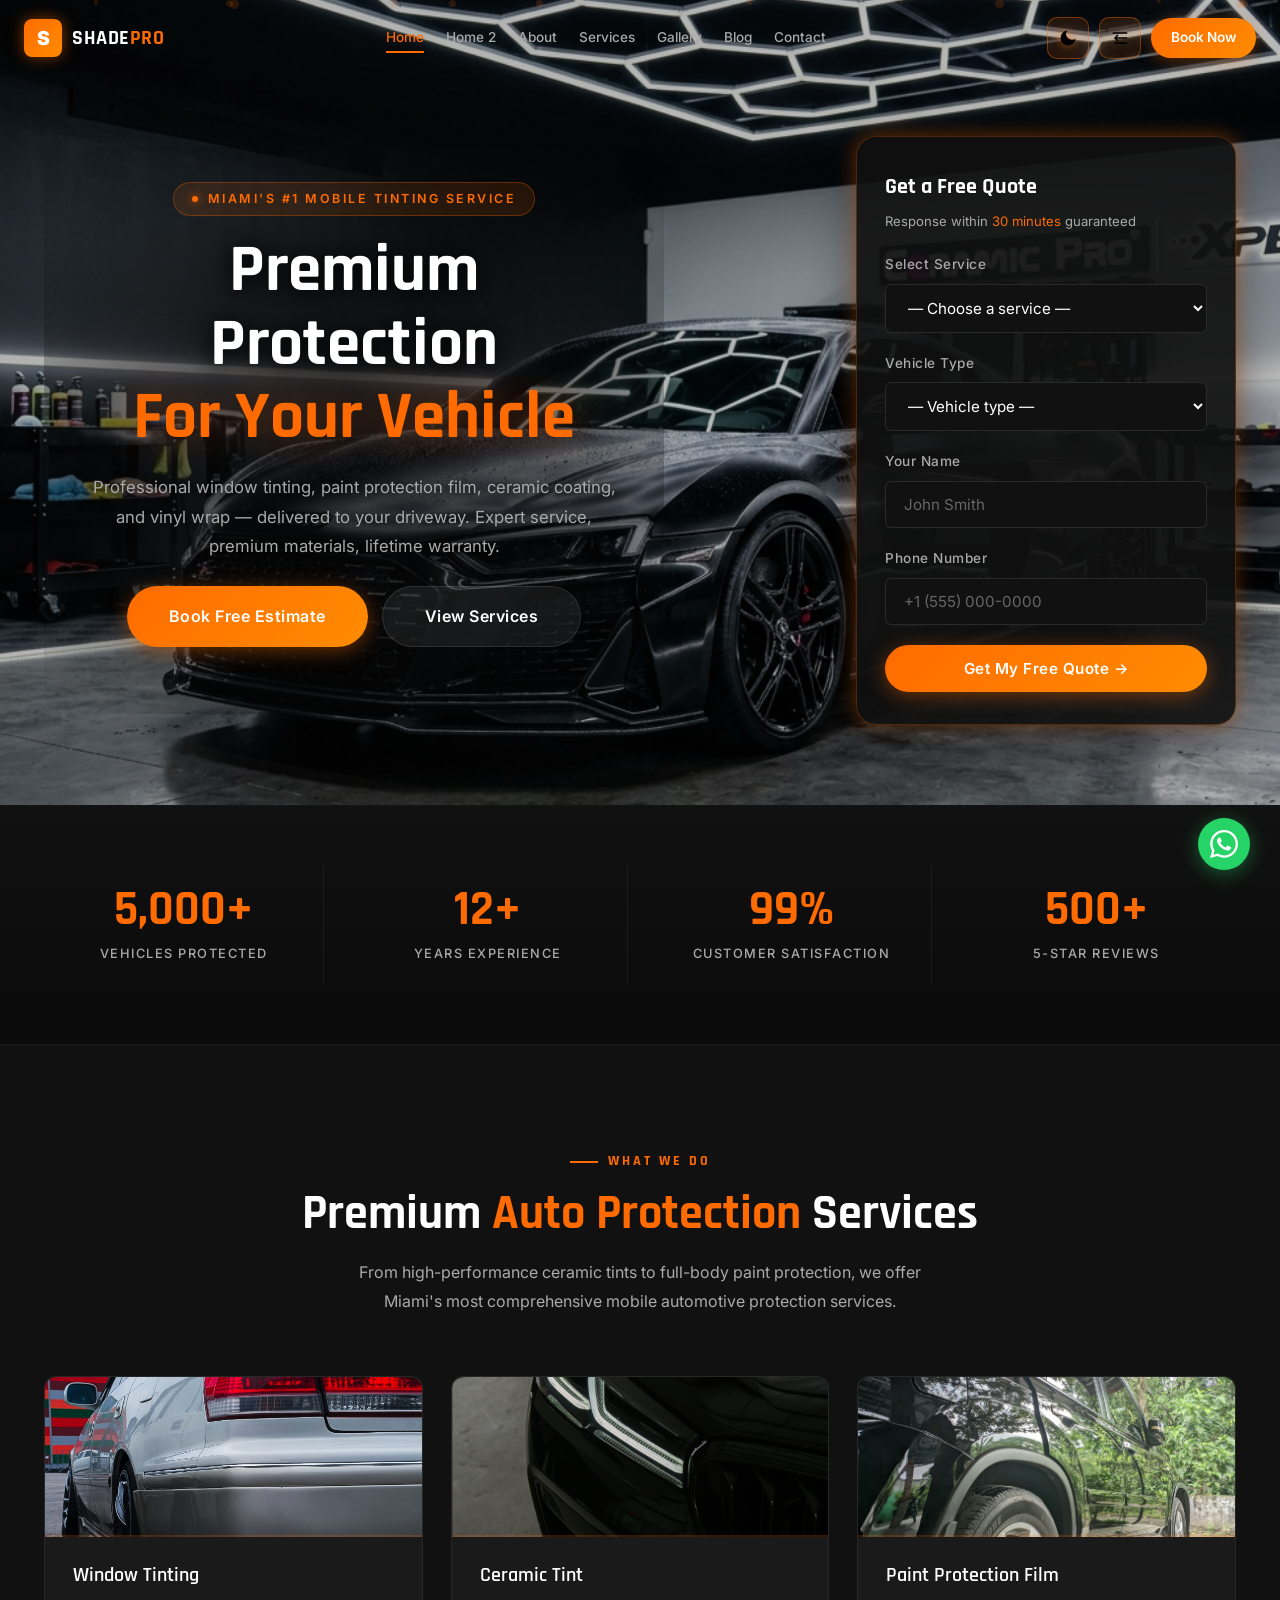
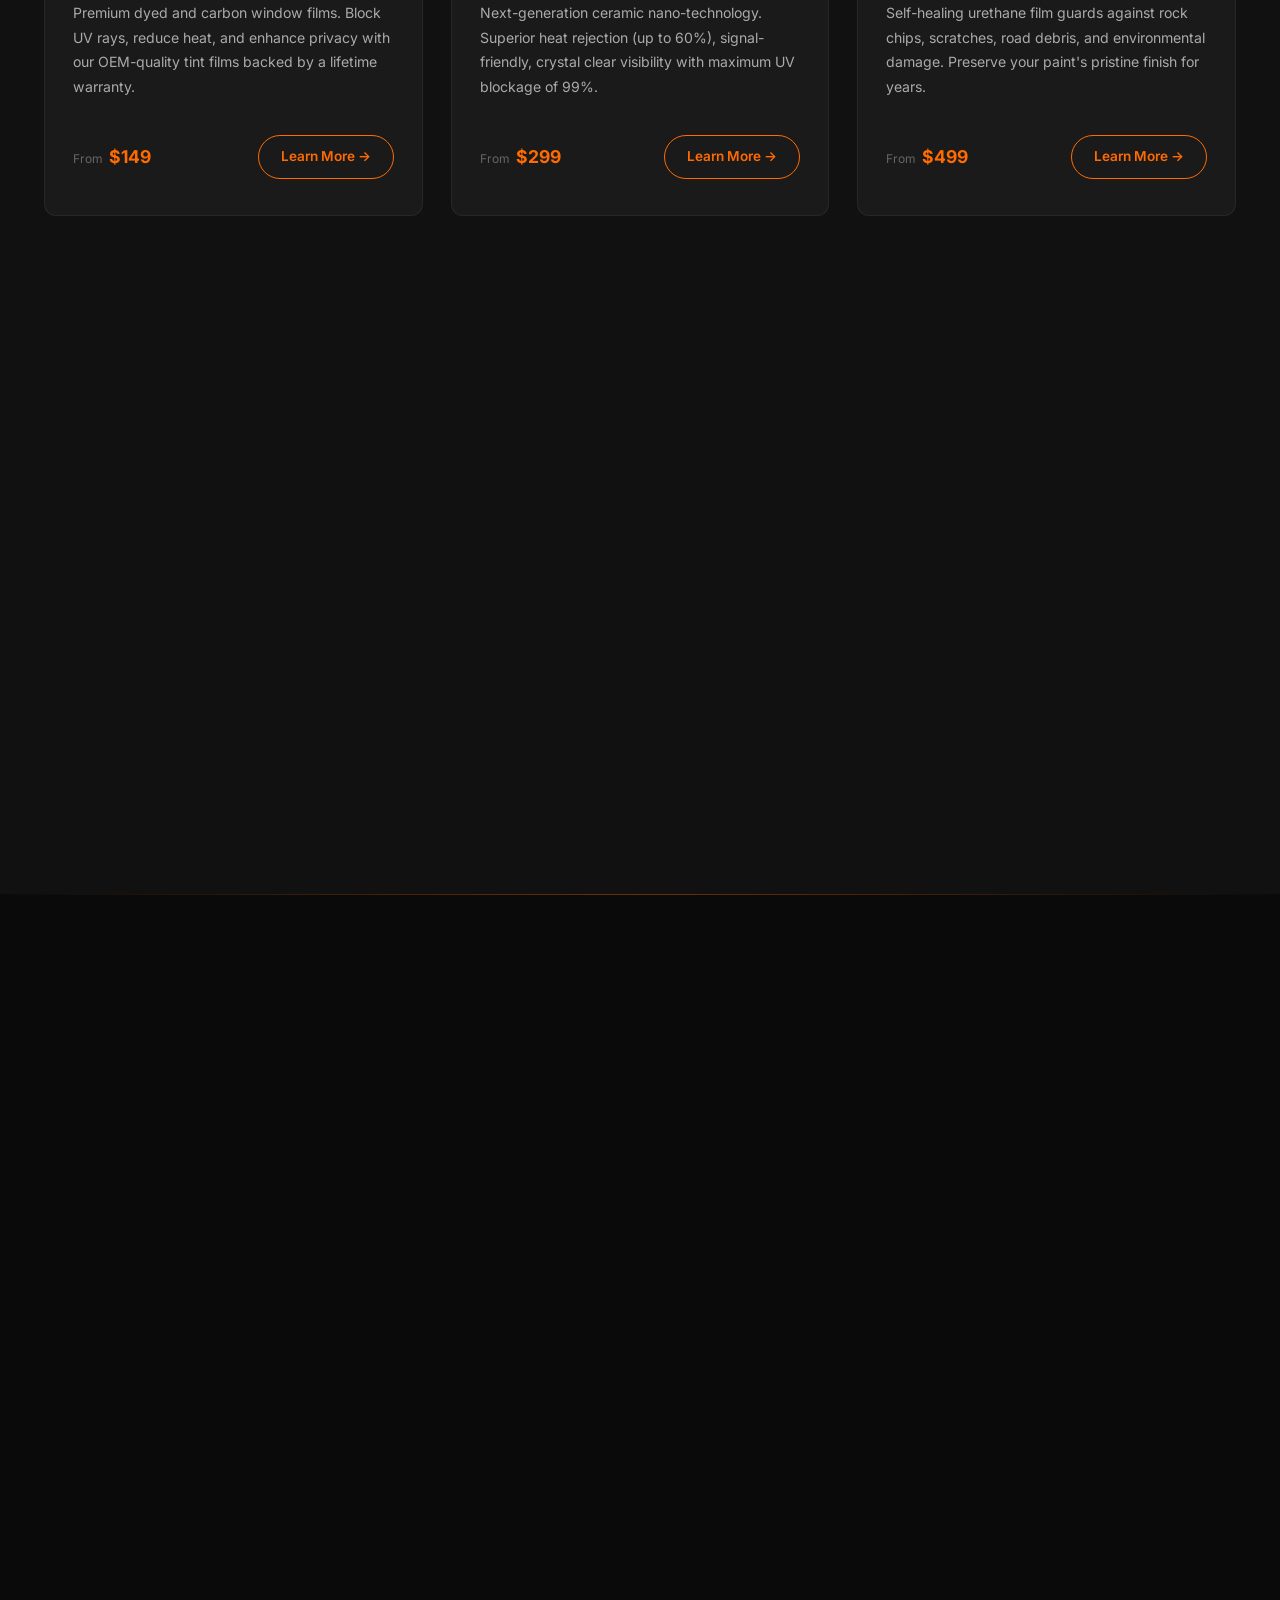
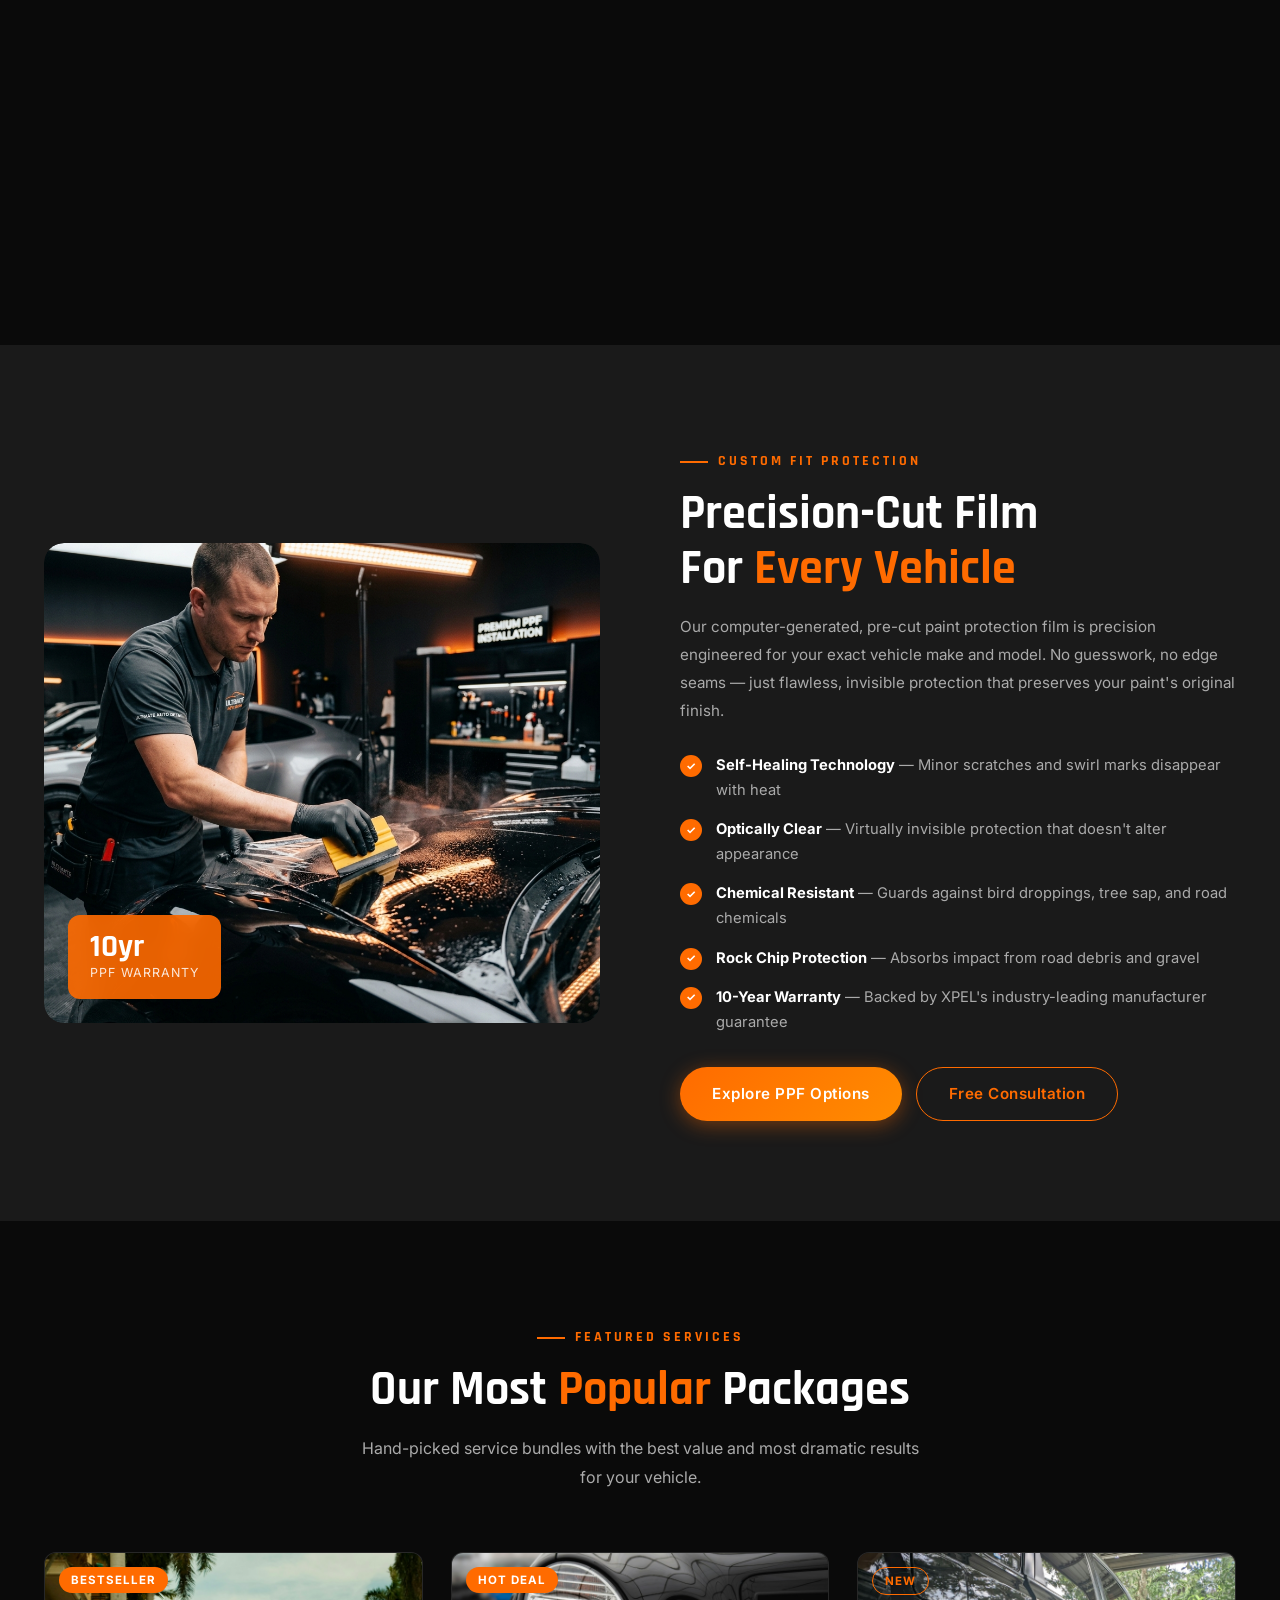
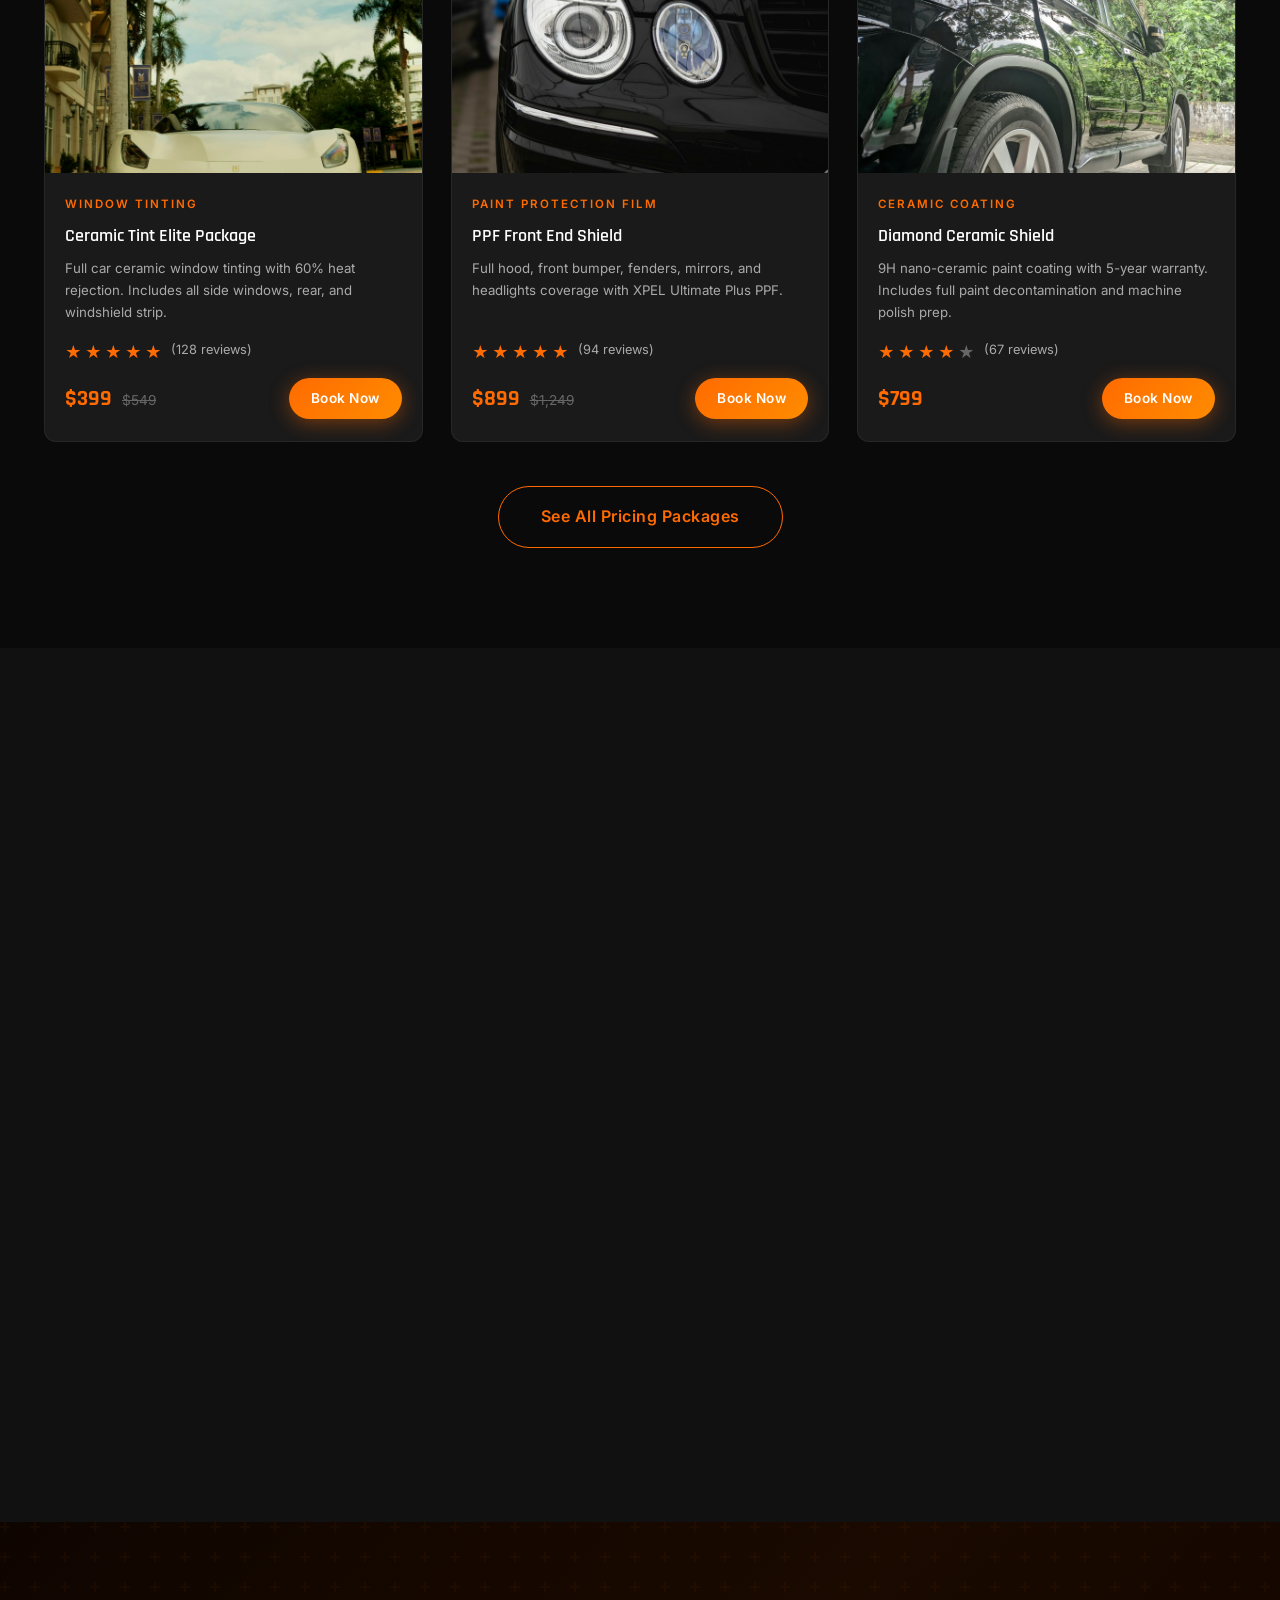
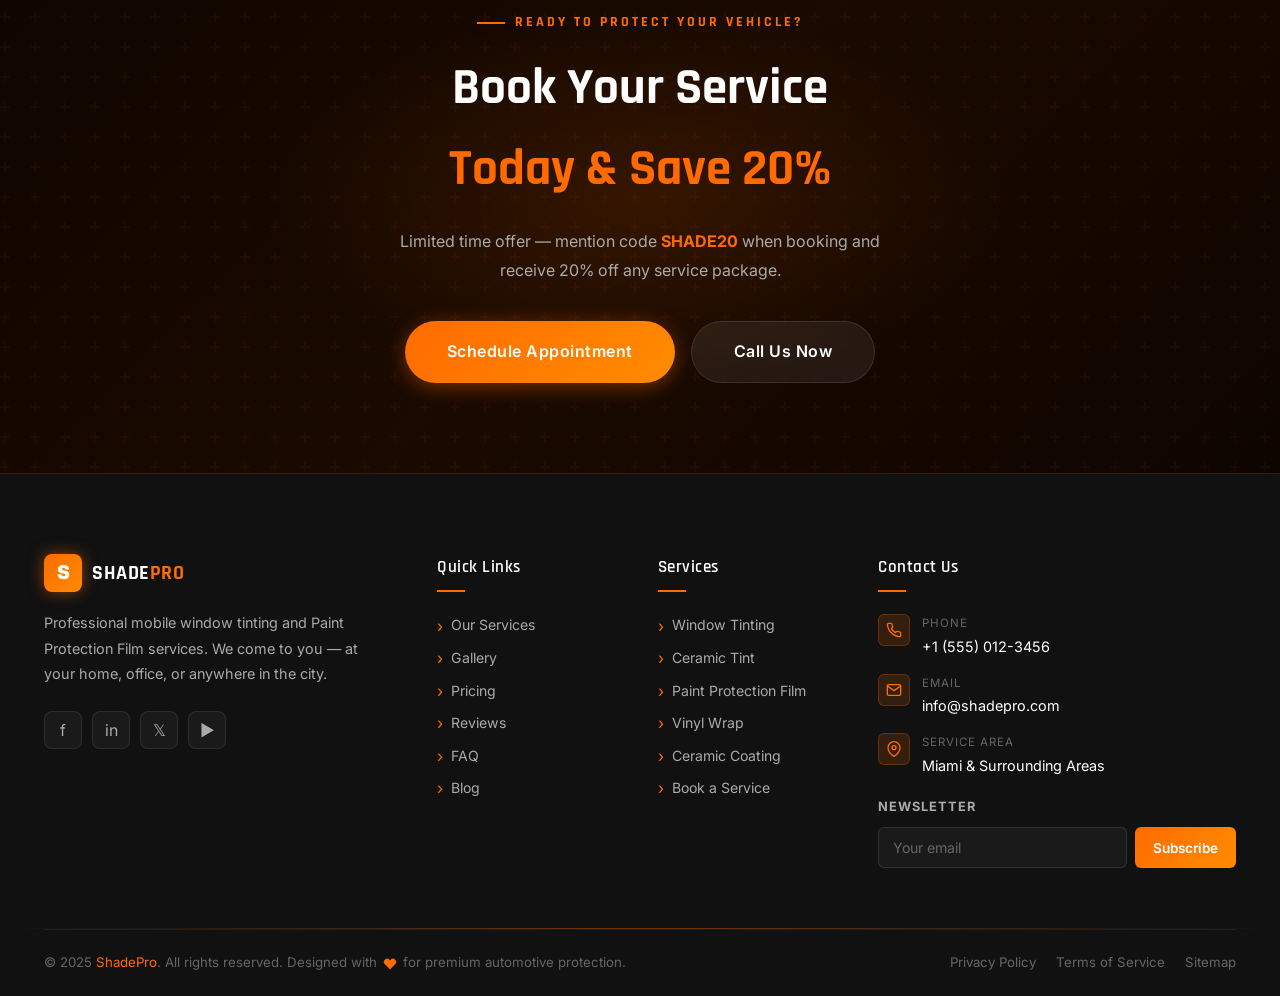
==== Mobile-Window-Tinting-main/index.html @ 888068b3 "first commit" ====
<!DOCTYPE html>
<html lang="en">

<head>
  <meta charset="UTF-8" />
  <meta name="viewport" content="width=device-width, initial-scale=1.0" />
  <title>ShadePro — Premium Mobile Window Tinting & PPF Services</title>
  <meta name="description"
    content="Professional mobile window tinting, Paint Protection Film, ceramic coating, and vinyl wrap services. We come to you — premium automotive protection." />
  <link rel="icon" type="image/png" href="images/favicon.png" />
  <link rel="stylesheet" href="css/global.css" />
  <link rel="stylesheet" href="css/navbar.css" />
  <link rel="stylesheet" href="css/footer.css" />
  <link rel="stylesheet" href="css/animations.css" />
  <style>
    .hero {
      position: relative;
      display: flex;
      align-items: center;
      overflow: hidden;
      padding: calc(var(--nav-height) + 60px) 0 80px;
    }

    .hero-inner {
      max-width: var(--container);
      margin: 0 auto;
      padding: 0 24px;
      position: relative;
      z-index: 2;
      width: 100%;
      display: flex;
      align-items: center;
      justify-content: space-between;
      gap: 60px;
    }

    @media (max-width: 1100px) {
      .hero-inner {
        flex-direction: column;
        gap: 48px;
      }
    }

    @media (max-width: 600px) {
      .hero-inner {
        padding: 0 16px;
      }
    }

    @media (max-width: 400px) {
      .hero-inner {
        padding: 0 12px;
      }
    }

    .hero-bg {
      position: absolute;
      inset: 0;
      background: url('images/detailing_hero_bg.png') center center / cover no-repeat;
      filter: brightness(0.80);
      transform: scale(1.05);
      animation: heroZoom 10s ease-in-out infinite alternate;
      transition: filter 0.5s ease;
    }

    @keyframes heroZoom {
      from {
        transform: scale(1.05);
      }

      to {
        transform: scale(1.12);
      }
    }

    .hero-overlay {
      position: absolute;
      inset: 0;
      background: linear-gradient(135deg, rgba(10, 10, 10, 0.15) 0%, rgba(10, 10, 10, 0.05) 100%);
      transition: background 0.5s ease;
    }

    .hero-content {
      flex: 1;
      max-width: 620px;
      text-align: center;
    }

    .hero-eyebrow {
      display: inline-flex;
      align-items: center;
      gap: 10px;
      background: rgba(255, 107, 0, 0.12);
      border: 1px solid rgba(255, 107, 0, 0.3);
      border-radius: 50px;
      padding: 6px 18px;
      font-size: 0.78rem;
      font-weight: 600;
      letter-spacing: 2.5px;
      text-transform: uppercase;
      color: var(--orange);
      margin-bottom: 16px;
      animation: fadeInUp 0.6s ease forwards;
      opacity: 0;
    }

    .hero-eyebrow-dot {
      width: 6px;
      height: 6px;
      background: var(--orange);
      border-radius: 50%;
      animation: pulseGlow 2s ease-in-out infinite;
      box-shadow: 0 0 8px rgba(255, 107, 0, 0.8);
    }

    .hero-title {
      font-family: var(--font-head);
      font-size: clamp(2rem, 6vw, 4.8rem);
      font-weight: 700;
      line-height: 1.08;
      color: var(--white);
      margin-bottom: 14px;
      animation: fadeInUp 0.7s ease 0.1s forwards;
      opacity: 0;
      text-shadow: 0 2px 20px rgba(0, 0, 0, 0.95), 0 4px 40px rgba(0, 0, 0, 0.85);
    }

    .hero-title .line-orange {
      display: block;
      color: var(--orange);
      text-shadow: 0 0 40px rgba(255, 107, 0, 0.4);
    }

    .hero-subtitle {
      font-size: 1rem;
      color: var(--gray-400);
      line-height: 1.8;
      max-width: 540px;
      margin: 0 auto 24px;
      animation: fadeInUp 0.7s ease 0.2s forwards;
      opacity: 0;
      text-shadow: 0 1px 10px rgba(0, 0, 0, 0.95), 0 2px 20px rgba(0, 0, 0, 0.8);
    }

    .hero-actions {
      display: flex;
      gap: 14px;
      flex-wrap: wrap;
      justify-content: center;
      margin-bottom: 32px;
      animation: fadeInUp 0.7s ease 0.3s forwards;
      opacity: 0;
    }

    /* ── BOOKING FORM ── */
    .hero-form-wrapper {
      width: 380px;
      flex-shrink: 0;
      animation: slideInRight 0.8s ease 0.3s forwards;
      opacity: 0;
    }

    .booking-form-card {
      background: rgba(17, 17, 17, 0.92);
      backdrop-filter: blur(20px);
      border: 1px solid rgba(255, 107, 0, 0.25);
      border-radius: var(--radius-lg);
      padding: 32px 28px;
      box-shadow: 0 20px 60px rgba(0, 0, 0, 0.5), var(--orange-glow);
    }

    .booking-form-title {
      font-family: var(--font-head);
      font-size: 1.4rem;
      font-weight: 700;
      color: var(--white);
      margin-bottom: 6px;
    }

    .booking-form-sub {
      font-size: 0.82rem;
      color: var(--gray-400);
      margin-bottom: 22px;
    }

    .booking-form-sub span {
      color: var(--orange);
    }

    /* ── SERVICES SECTION ── */
    .services-section {
      background: var(--black-2);
    }

    .service-card {
      background: var(--black-3);
      border: 1px solid rgba(255, 255, 255, 0.06);
      border-radius: var(--radius);
      padding: 36px 28px;
      transition: all 0.35s ease;
      cursor: pointer;
      position: relative;
      overflow: hidden;
      display: flex;
      flex-direction: column;
    }

    .service-card::before {
      content: '';
      position: absolute;
      bottom: 0;
      left: 0;
      right: 0;
      height: 3px;
      background: linear-gradient(90deg, var(--orange), var(--orange-light));
      transform: scaleX(0);
      transition: transform 0.35s ease;
    }

    .service-card:hover {
      transform: translateY(-8px);
      border-color: rgba(255, 107, 0, 0.4);
      box-shadow: 0 20px 50px rgba(0, 0, 0, 0.4), 0 0 30px rgba(255, 107, 0, 0.15);
    }

    .service-card:hover::before {
      transform: scaleX(1);
    }

    .service-icon {
      width: calc(100% + 56px);
      height: 160px;
      border-radius: var(--radius) var(--radius) 0 0;
      margin: -36px 0 22px -28px;
      display: block;
      background-size: cover;
      background-position: center;
      transition: all 0.4s ease;
      border-bottom: 2px solid rgba(255, 107, 0, 0.2);
    }

    .service-card:hover .service-icon {
      border-bottom-color: var(--orange);
      box-shadow: 0 4px 20px rgba(255, 107, 0, 0.15);
      transform: scale(1.02);
    }

    .service-name {
      font-family: var(--font-head);
      font-size: 1.25rem;
      font-weight: 600;
      color: var(--white);
      margin-bottom: 10px;
    }

    .service-desc {
      font-size: 0.88rem;
      color: var(--gray-400);
      line-height: 1.75;
      margin-bottom: 20px;
      flex: 1;
    }

    .service-footer {
      display: flex;
      align-items: center;
      justify-content: space-between;
      gap: 12px;
      margin-top: auto;
      padding-top: 16px;
      flex-wrap: wrap;
      width: 100%;
    }

    .service-price {
      display: flex;
      align-items: baseline;
      gap: 6px;
      color: var(--orange);
      font-weight: 700;
      font-size: 1.1rem;
    }

    .service-price-from {
      font-size: 0.75rem;
      color: var(--gray-600);
      font-weight: 400;
    }

    .service-link {
      display: inline-flex;
      align-items: center;
      justify-content: center;
      gap: 6px;
      padding: 10px 22px;
      border-radius: 50px;
      border: 1.5px solid var(--orange);
      background: transparent;
      color: var(--orange);
      font-size: 0.85rem;
      font-weight: 600;
      text-decoration: none;
      transition: all var(--transition);
    }

    .service-card:hover .service-link {
      background: var(--orange);
      color: #ffffff;
      box-shadow: var(--orange-glow);
    }

    .service-link:hover {
      background: var(--orange-light) !important;
      border-color: var(--orange-light) !important;
      color: #ffffff !important;
      box-shadow: var(--orange-glow-lg) !important;
    }

    /* ── WHY CHOOSE US ── */
    .why-card {
      background: var(--black-3);
      border: 1px solid rgba(255, 255, 255, 0.06);
      border-radius: var(--radius);
      padding: 30px 24px;
      transition: all var(--transition);
      text-align: center;
      overflow: hidden;
    }

    .why-card:hover {
      border-color: var(--orange);
      background: rgba(255, 107, 0, 0.04);
      transform: translateY(-5px);
      box-shadow: var(--orange-glow);
    }

    .why-icon {
      width: calc(100% + 48px);
      height: 140px;
      border-radius: var(--radius) var(--radius) 0 0;
      margin: -30px 0 18px -24px;
      display: block;
      background-size: cover;
      background-position: center;
      transition: all 0.4s ease;
      border-bottom: 2px solid rgba(255, 107, 0, 0.2);
    }

    .why-card:hover .why-icon {
      border-bottom-color: var(--orange);
      box-shadow: 0 4px 20px rgba(255, 107, 0, 0.15);
      transform: scale(1.02);
    }

    .why-title {
      font-family: var(--font-head);
      font-size: 1.1rem;
      font-weight: 600;
      color: var(--white);
      margin-bottom: 8px;
    }

    .why-desc {
      font-size: 0.85rem;
      color: var(--gray-400);
      line-height: 1.7;
    }

    /* ── COUNTERS SECTION ── */
    .counters-section {
      background: linear-gradient(180deg, var(--black-2) 0%, var(--black) 100%);
      padding: 60px 0;
      border-top: 1px solid rgba(255, 255, 255, 0.04);
      border-bottom: 1px solid rgba(255, 255, 255, 0.04);
      position: relative;
      overflow: hidden;
    }

    .counters-grid {
      display: grid;
      grid-template-columns: repeat(4, 1fr);
      gap: 24px;
      text-align: center;
    }

    .counter-card {
      padding: 20px;
      border-right: 1px solid rgba(255, 255, 255, 0.06);
      display: flex;
      flex-direction: column;
      align-items: center;
      justify-content: center;
    }

    .counter-card:last-child {
      border-right: none;
    }

    .counter-suffix {
      font-size: 2.2rem;
      color: var(--orange);
      font-weight: 700;
    }

    .counter-num {
      font-family: var(--font-head);
      font-size: clamp(2.2rem, 4vw, 3rem);
      font-weight: 700;
      color: var(--orange);
      line-height: 1;
    }

    .counter-label {
      font-size: 0.8rem;
      color: var(--gray-400);
      text-transform: uppercase;
      letter-spacing: 1.5px;
      margin-top: 10px;
      font-weight: 500;
    }

    @media (max-width: 991px) {
      .counters-grid {
        grid-template-columns: repeat(2, 1fr);
        gap: 36px 20px;
      }

      .counter-card {
        border-right: none;
      }

      .counter-card:nth-child(odd) {
        border-right: 1px solid rgba(255, 255, 255, 0.06);
      }
    }

    @media (max-width: 480px) {
      .counters-grid {
        grid-template-columns: 1fr;
        gap: 28px;
      }

      .counter-card {
        border-right: none !important;
        border-bottom: 1px solid rgba(255, 255, 255, 0.06);
        padding-bottom: 20px;
      }

      .counter-card:last-child {
        border-bottom: none;
        padding-bottom: 0;
      }
    }

    /* ── SIDE-BY-SIDE ── */
    .split-section {
      display: grid;
      grid-template-columns: 1fr 1fr;
      gap: 80px;
      align-items: center;
    }

    .split-img-wrapper {
      position: relative;
      border-radius: var(--radius-lg);
      overflow: hidden;
    }

    .split-img-wrapper img {
      width: 100%;
      height: 480px;
      object-fit: cover;
      object-position: center;
      border-radius: var(--radius-lg);
    }

    .split-img-badge {
      position: absolute;
      bottom: 24px;
      left: 24px;
      background: rgba(255, 107, 0, 0.9);
      backdrop-filter: blur(10px);
      border-radius: var(--radius);
      padding: 16px 22px;
      display: flex;
      align-items: center;
      gap: 12px;
    }

    .split-img-badge-num {
      font-family: var(--font-head);
      font-size: 2rem;
      font-weight: 700;
      color: var(--white);
      line-height: 1;
    }

    .split-img-badge-label {
      font-size: 0.78rem;
      color: rgba(255, 255, 255, 0.85);
      text-transform: uppercase;
      letter-spacing: 1px;
    }

    .check-list {
      display: flex;
      flex-direction: column;
      gap: 14px;
      margin-bottom: 32px;
    }

    .check-item {
      display: flex;
      align-items: flex-start;
      gap: 14px;
      font-size: 0.92rem;
      color: var(--gray-400);
      line-height: 1.7;
    }

    .check-icon {
      width: 22px;
      height: 22px;
      background: var(--orange);
      border-radius: 50%;
      display: flex;
      align-items: center;
      justify-content: center;
      flex-shrink: 0;
      color: white;
      font-size: 0.7rem;
      font-weight: 700;
      margin-top: 2px;
    }

    /* ── TESTIMONIALS ── */
    .testimonials-section {
      background: var(--black-2);
    }

    .testimonial-slider-container {
      position: relative;
      overflow: hidden;
    }

    .testimonial-track {
      display: flex;
      gap: 24px;
      transition: transform 0.5s cubic-bezier(0.4, 0, 0.2, 1);
    }

    .testimonial-card {
      background: var(--black-3);
      border: 1px solid rgba(255, 255, 255, 0.06);
      border-radius: var(--radius-lg);
      padding: 30px;
      flex: 0 0 calc(33.333% - 16px);
      transition: all var(--transition);
      display: flex;
      flex-direction: column;
    }

    .testimonial-card:hover {
      border-color: rgba(255, 107, 0, 0.3);
      box-shadow: 0 0 30px rgba(255, 107, 0, 0.1);
    }

    .testimonial-header {
      display: flex;
      align-items: center;
      gap: 14px;
    }

    .testimonial-header>div {
      min-width: 0;
    }

    .testimonial-card .testimonial-header {
      margin-top: auto;
    }

    .testimonial-avatar {
      width: 52px;
      height: 52px;
      border-radius: 50%;
      flex-shrink: 0;
      background-size: cover;
      background-position: center;
      border: 2px solid rgba(255, 107, 0, 0.3);
      box-shadow: 0 0 10px rgba(255, 107, 0, 0.15);
      transition: all 0.35s ease;
    }

    .testimonial-card:hover .testimonial-avatar {
      border-color: var(--orange);
      box-shadow: 0 0 14px rgba(255, 107, 0, 0.3);
    }

    .testimonial-name {
      font-weight: 600;
      font-size: 1rem;
      color: var(--white);
    }

    .testimonial-vehicle {
      font-size: 0.78rem;
      color: var(--gray-400);
      margin-top: 2px;
      overflow-wrap: break-word;
      word-break: break-word;
    }

    .testimonial-text {
      font-size: 0.9rem;
      color: var(--gray-400);
      line-height: 1.8;
      font-style: italic;
      overflow-wrap: break-word;
      word-break: break-word;
      display: -webkit-box;
      -webkit-line-clamp: 4;
      -webkit-box-orient: vertical;
      overflow: hidden;
    }

    .slider-controls {
      display: flex;
      align-items: center;
      gap: 12px;
      margin-top: 36px;
      justify-content: center;
    }

    .slider-btn {
      width: 44px;
      height: 44px;
      border-radius: 50%;
      background: var(--black-3);
      border: 1px solid rgba(255, 255, 255, 0.1);
      color: var(--white);
      font-size: 1.1rem;
      display: flex;
      align-items: center;
      justify-content: center;
      cursor: pointer;
      transition: all var(--transition);
    }

    .slider-btn:hover {
      background: var(--orange);
      border-color: var(--orange);
      box-shadow: var(--orange-glow);
    }

    .slider-dots {
      display: flex;
      gap: 8px;
    }

    .slider-dot {
      width: 8px;
      height: 8px;
      border-radius: 50%;
      background: rgba(255, 255, 255, 0.2);
      cursor: pointer;
      transition: all var(--transition);
    }

    .slider-dot.active {
      background: var(--orange);
      width: 24px;
      border-radius: 4px;
    }

    /* ── FEATURED PRODUCTS ── */
    .product-card {
      background: var(--black-3);
      border: 1px solid rgba(255, 255, 255, 0.06);
      border-radius: var(--radius);
      overflow: hidden;
      transition: all var(--transition);
      position: relative;
      display: flex;
      flex-direction: column;
    }

    .product-card:hover {
      border-color: var(--orange);
      box-shadow: 0 0 30px rgba(255, 107, 0, 0.2), 0 20px 40px rgba(0, 0, 0, 0.4);
      transform: translateY(-6px);
    }

    .product-img {
      width: 100%;
      height: 220px;
      object-fit: cover;
      transition: transform 0.5s ease;
    }

    .product-card:hover .product-img {
      transform: scale(1.06);
    }

    .product-img-wrapper {
      overflow: hidden;
      position: relative;
    }

    .product-badge-wrap {
      position: absolute;
      top: 14px;
      left: 14px;
      display: flex;
      flex-direction: column;
      gap: 6px;
    }

    .product-body {
      padding: 22px 20px;
      display: flex;
      flex-direction: column;
      flex: 1;
    }

    .product-category {
      font-size: 0.72rem;
      color: var(--orange);
      text-transform: uppercase;
      letter-spacing: 2px;
      font-weight: 600;
      margin-bottom: 8px;
    }

    .product-name {
      font-family: var(--font-head);
      font-size: 1.15rem;
      font-weight: 600;
      color: var(--white);
      margin-bottom: 8px;
    }

    .product-desc {
      font-size: 0.83rem;
      color: var(--gray-400);
      line-height: 1.65;
      margin-bottom: 16px;
      flex: 1;
    }

    .product-footer {
      display: flex;
      align-items: center;
      justify-content: space-between;
      gap: 12px;
      flex-wrap: wrap;
    }

    .product-price {
      font-family: var(--font-head);
      font-size: 1.4rem;
      font-weight: 700;
      color: var(--orange);
    }

    .product-price-old {
      font-size: 0.85rem;
      color: var(--gray-600);
      text-decoration: line-through;
      margin-left: 6px;
    }

    /* ── CTA BANNER ── */
    .cta-section {
      background: linear-gradient(135deg, #0f0500 0%, #1a0a00 50%, #0f0500 100%);
      position: relative;
      overflow: hidden;
      text-align: center;
      padding: 90px 0;
    }

    .cta-section::before {
      content: '';
      position: absolute;
      top: 50%;
      left: 50%;
      transform: translate(-50%, -50%);
      width: 800px;
      height: 400px;
      background: radial-gradient(ellipse, rgba(255, 107, 0, 0.12) 0%, transparent 65%);
    }

    .cta-section::after {
      content: '';
      position: absolute;
      inset: 0;
      background: url("data:image/svg+xml,%3Csvg width='60' height='60' viewBox='0 0 60 60' xmlns='http://www.w3.org/2000/svg'%3E%3Cg fill='none' fill-rule='evenodd'%3E%3Cg fill='%23ff6b00' fill-opacity='0.04'%3E%3Cpath d='M36 34v-4h-2v4h-4v2h4v4h2v-4h4v-2h-4zm0-30V0h-2v4h-4v2h4v4h2V6h4V4h-4zM6 34v-4H4v4H0v2h4v4h2v-4h4v-2H6zM6 4V0H4v4H0v2h4v4h2V6h4V4H6z'/%3E%3C/g%3E%3C/g%3E%3C/svg%3E");
      pointer-events: none;
    }

    .cta-content {
      position: relative;
      z-index: 2;
    }

    .cta-title {
      font-family: var(--font-head);
      font-size: clamp(2rem, 4vw, 3.2rem);
      font-weight: 700;
      color: var(--white);
      margin-bottom: 16px;
    }

    .cta-title span {
      color: var(--orange);
    }

    .cta-sub {
      font-size: 1rem;
      color: var(--gray-400);
      max-width: 500px;
      margin: 0 auto 36px;
      line-height: 1.8;
    }

    .cta-actions {
      display: flex;
      gap: 16px;
      justify-content: center;
      flex-wrap: wrap;
    }

    /* ── Responsive ── */
    @media (max-width: 1100px) {
      .hero-form-wrapper {
        width: 100%;
        max-width: 500px;
        margin: 0 auto;
      }
    }

    @media (max-width: 900px) {
      .split-section {
        grid-template-columns: 1fr;
        gap: 48px;
      }

      .split-img-wrapper img {
        height: 380px;
        object-position: center 30%;
      }

      .counters-grid {
        grid-template-columns: repeat(2, 1fr);
      }

      .counter-card {
        border-right: none;
        border-bottom: 1px solid rgba(255, 255, 255, 0.06);
      }

      .counter-card:nth-child(2n) {
        border-bottom: none;
      }

      .testimonial-card {
        flex: 0 0 calc(50% - 12px);
      }
    }

    @media (max-width: 768px) {
      .split-img-wrapper img {
        height: 300px;
        object-position: center 20%;
      }
    }

    @media (max-width: 640px) {
      .hero-stats {
        gap: 20px;
      }

      .counters-grid {
        grid-template-columns: 1fr 1fr;
      }

      .testimonial-card {
        flex: 0 0 85%;
      }

      .booking-form-card {
        padding: 24px 18px;
      }
    }

    @media (max-width: 480px) {
      .hero-title {
        font-size: 2.2rem;
        line-height: 1.15;
      }

      .hero-eyebrow {
        font-size: 0.7rem;
        letter-spacing: 0.5px;
        padding: 4px 12px;
        margin-bottom: 16px;
      }

      .hero-actions {
        flex-direction: column;
        gap: 10px;
        margin-bottom: 36px;
      }

      .hero-actions .btn {
        width: 100%;
        justify-content: center;
      }

      .hero-stats {
        display: grid;
        grid-template-columns: repeat(2, 1fr);
        gap: 16px;
      }

      .counters-grid {
        grid-template-columns: 1fr;
      }

      .testimonial-card {
        flex: 0 0 90%;
      }

      .booking-form-card {
        padding: 20px 14px;
      }

      .split-img-wrapper img {
        height: 220px;
      }

      .split-img-badge {
        bottom: 16px;
        left: 16px;
        padding: 12px 16px;
      }
    }

    @media (max-width: 360px) {
      .hero-title {
        font-size: 1.8rem;
        line-height: 1.2;
      }

      .hero-eyebrow {
        font-size: 0.65rem;
        letter-spacing: 0.2px;
        padding: 3px 8px;
        margin-bottom: 12px;
      }

      .booking-form-card {
        padding: 16px 12px;
      }

      .hero-stat-num {
        font-size: 1.6rem;
      }

      .hero-stat-label {
        font-size: 0.65rem;
        letter-spacing: 0.5px;
      }

      .hero-stats {
        gap: 10px;
      }

      .testimonial-card {
        flex: 0 0 95%;
        padding: 20px;
      }
    }
  </style>
</head>

<body>

  <!-- Nav Placeholder -->
  <div id="nav-placeholder"></div>

  <!-- ══ HERO ══ -->
  <section class="hero">
    <div class="hero-bg"></div>
    <div class="hero-overlay"></div>
    <div class="hero-particles"></div>

    <div class="hero-inner">
      <div class="hero-content">
        <div class="hero-eyebrow">
          <div class="hero-eyebrow-dot"></div>
          Miami's #1 Mobile Tinting Service
        </div>

        <h1 class="hero-title">
          Premium Protection
          <span class="line-orange">For Your Vehicle</span>
        </h1>

        <p class="hero-subtitle">
          Professional window tinting, paint protection film, ceramic coating, and vinyl wrap — delivered to your
          driveway. Expert service, premium materials, lifetime warranty.
        </p>

        <div class="hero-actions">
          <a href="booking.html" class="btn btn-primary btn-lg">
            Book Free Estimate
          </a>
          <a href="services.html" class="btn btn-ghost btn-lg">
            View Services
          </a>
        </div>


      </div>

      <!-- Quick Booking Form -->
      <div class="hero-form-wrapper">
        <div class="booking-form-card">
          <h3 class="booking-form-title">Get a Free Quote</h3>
          <p class="booking-form-sub">Response within <span>30 minutes</span> guaranteed</p>

          <form onsubmit="return false;">
            <div class="form-group">
              <label for="hero-service">Select Service</label>
              <select class="form-control" id="hero-service">
                <option value="">— Choose a service —</option>
                <option>Window Tinting</option>
                <option>Ceramic Tint</option>
                <option>Paint Protection Film</option>
                <option>Vinyl Wrap</option>
                <option>Ceramic Coating</option>
              </select>
            </div>
            <div class="form-group">
              <label for="hero-vehicle">Vehicle Type</label>
              <select class="form-control" id="hero-vehicle">
                <option value="">— Vehicle type —</option>
                <option>Sedan</option>
                <option>SUV / Crossover</option>
                <option>Pickup Truck</option>
                <option>Coupe</option>
                <option>Minivan</option>
                <option>Sports Car</option>
              </select>
            </div>
            <div class="form-group">
              <label for="hero-name">Your Name</label>
              <input type="text" class="form-control" id="hero-name" placeholder="John Smith" />
            </div>
            <div class="form-group">
              <label for="hero-phone">Phone Number</label>
              <input type="tel" class="form-control" id="hero-phone" placeholder="+1 (555) 000-0000" />
            </div>
            <button type="submit" class="btn btn-primary" style="width:100%;justify-content:center;"
              onclick="handleHeroForm(this)">
              Get My Free Quote →
            </button>
          </form>
        </div>
      </div>
    </div>

  </section>

  <!-- ══ COUNTERS ══ -->
  <section class="counters-section">
    <div class="container">
      <div class="counters-grid">
        <div class="counter-card">
          <div class="counter-num" data-count="5000" data-suffix="+">0+</div>
          <div class="counter-label">Vehicles Protected</div>
        </div>
        <div class="counter-card">
          <div class="counter-num" data-count="12" data-suffix="+">0+</div>
          <div class="counter-label">Years Experience</div>
        </div>
        <div class="counter-card">
          <div class="counter-num" data-count="99" data-suffix="%">0%</div>
          <div class="counter-label">Customer Satisfaction</div>
        </div>
        <div class="counter-card">
          <div class="counter-num" data-count="500" data-suffix="+">0+</div>
          <div class="counter-label">5-Star Reviews</div>
        </div>
      </div>
    </div>
  </section>

  <!-- ══ SERVICES ══ -->
  <section class="services-section section-alt">
    <div class="container">
      <div class="section-header centered reveal">
        <div class="section-label">What We Do</div>
        <h2 class="section-title">Premium <span>Auto Protection</span> Services</h2>
        <p class="section-subtitle">From high-performance ceramic tints to full-body paint protection, we offer Miami's
          most comprehensive mobile automotive protection services.</p>
      </div>

      <div class="grid grid-3" data-stagger>
        <!-- Window Tinting -->
        <div class="service-card reveal">
          <div class="service-icon" style="background-image: url('images/tinted_sedan_rear.jpg');"></div>
          <h3 class="service-name">Window Tinting</h3>
          <p class="service-desc">Premium dyed and carbon window films. Block UV rays, reduce heat, and enhance privacy
            with our OEM-quality tint films backed by a lifetime warranty.</p>
          <div class="service-footer">
            <div class="service-price">
              <span class="service-price-from">From</span> $149
            </div>
            <a href="services.html" class="service-link">Learn More →</a>
          </div>
        </div>

        <!-- Ceramic Tint -->
        <div class="service-card reveal" data-delay="100">
          <div class="service-icon" style="background-image: url('images/black_bmw_m5.jpg');"></div>
          <h3 class="service-name">Ceramic Tint</h3>
          <p class="service-desc">Next-generation ceramic nano-technology. Superior heat rejection (up to 60%),
            signal-friendly, crystal clear visibility with maximum UV blockage of 99%.</p>
          <div class="service-footer">
            <div class="service-price">
              <span class="service-price-from">From</span> $299
            </div>
            <a href="services.html" class="service-link">Learn More →</a>
          </div>
        </div>

        <!-- PPF -->
        <div class="service-card reveal" data-delay="200">
          <div class="service-icon" style="background-image: url('images/nano_coating_car.jpg');"></div>
          <h3 class="service-name">Paint Protection Film</h3>
          <p class="service-desc">Self-healing urethane film guards against rock chips, scratches, road debris, and
            environmental damage. Preserve your paint's pristine finish for years.</p>
          <div class="service-footer">
            <div class="service-price">
              <span class="service-price-from">From</span> $499
            </div>
            <a href="services.html" class="service-link">Learn More →</a>
          </div>
        </div>

        <!-- Vinyl Wrap -->
        <div class="service-card reveal" data-delay="300">
          <div class="service-icon" style="background-image: url('images/blue_porsche_wrap.jpg');"></div>
          <h3 class="service-name">Vinyl Wrap</h3>
          <p class="service-desc">Transform your vehicle's look with premium cast vinyl wraps. Matte, gloss, satin,
            metallic, chrome — unlimited colour and finish options available.</p>
          <div class="service-footer">
            <div class="service-price">
              <span class="service-price-from">From</span> $799
            </div>
            <a href="services.html" class="service-link">Learn More →</a>
          </div>
        </div>

        <!-- Ceramic Coating -->
        <div class="service-card reveal" data-delay="400">
          <div class="service-icon" style="background-image: url('images/red_car_detailing.jpg');"></div>
          <h3 class="service-name">Ceramic Coating</h3>
          <p class="service-desc">Nano-ceramic paint protection creates a hydrophobic, scratch-resistant glass layer
            over your paint. Effortless maintenance, showroom shine, years of protection.</p>
          <div class="service-footer">
            <div class="service-price">
              <span class="service-price-from">From</span> $649
            </div>
            <a href="services.html" class="service-link">Learn More →</a>
          </div>
        </div>

        <!-- Mobile Service -->
        <div class="service-card reveal" data-delay="500">
          <div class="service-icon" style="background-image: url('images/orange_service_van.jpg');"></div>
          <h3 class="service-name">Mobile Service</h3>
          <p class="service-desc">We come to you! Our fully-equipped mobile unit brings the shop to your home, office,
            or any location. Same premium quality, zero inconvenience.</p>
          <div class="service-footer">
            <div class="service-price">
              <span style="font-size:.9rem;color:var(--orange);">No Extra Charge</span>
            </div>
            <a href="booking.html" class="service-link">Book Now →</a>
          </div>
        </div>
      </div>

      <div style="text-align:center;margin-top:48px;" class="reveal">
        <a href="services.html" class="btn btn-outline btn-lg">View All Services</a>
      </div>
    </div>
  </section>

  <div class="divider"></div>

  <!-- ══ WHY CHOOSE US ══ -->
  <section>
    <div class="container">
      <div class="section-header centered reveal">
        <div class="section-label">Why ShadePro</div>
        <h2 class="section-title">Why <span>Choose Us</span> Over Others</h2>
        <p class="section-subtitle">We don't just install — we craft. Every job is done with meticulous attention to
          detail using only the finest materials from industry-leading brands.</p>
      </div>

      <div class="grid grid-4">
        <div class="why-card reveal">
          <span class="why-icon" style="background-image: url('images/car_window_rain.jpg');"></span>
          <h4 class="why-title">99% UV Protection</h4>
          <p class="why-desc">Block harmful UV rays that damage skin and fade your interior upholstery and dashboard.
          </p>
        </div>
        <div class="why-card reveal" data-delay="100">
          <span class="why-icon" style="background-image: url('images/tinting_service.png');"></span>
          <h4 class="why-title">Heat Rejection</h4>
          <p class="why-desc">Reduce interior heat by up to 60%, keeping your cabin cooler and reducing A/C load.</p>
        </div>
        <div class="why-card reveal" data-delay="200">
          <span class="why-icon" style="background-image: url('images/ceramic_coating.png');"></span>
          <h4 class="why-title">Scratch Resistant</h4>
          <p class="why-desc">Self-healing PPF and ceramic coatings protect against everyday scratches and swirl marks.
          </p>
        </div>
        <div class="why-card reveal" data-delay="300">
          <span class="why-icon" style="background-image: url('images/silver_van_grass.jpg');"></span>
          <h4 class="why-title">Certified Installers</h4>
          <p class="why-desc">Factory-trained, XPEL & STEK certified technicians with 12+ years of experience.</p>
        </div>
        <div class="why-card reveal" data-delay="400">
          <span class="why-icon" style="background-image: url('images/ppf_service.png');"></span>
          <h4 class="why-title">Lifetime Warranty</h4>
          <p class="why-desc">We stand behind every installation with a comprehensive lifetime warranty on all services.
          </p>
        </div>
        <div class="why-card reveal" data-delay="500">
          <span class="why-icon" style="background-image: url('images/orange_service_van.jpg');"></span>
          <h4 class="why-title">Mobile Service</h4>
          <p class="why-desc">Fully equipped mobile unit comes to your location with no extra charge. Maximum
            convenience.</p>
        </div>
        <div class="why-card reveal" data-delay="600">
          <span class="why-icon" style="background-image: url('images/gray_transit_van.jpg');"></span>
          <h4 class="why-title">Same Day Service</h4>
          <p class="why-desc">Most services completed in a single day. Window tinting typically done in 2-3 hours.</p>
        </div>
        <div class="why-card reveal" data-delay="700">
          <span class="why-icon" style="background-image: url('images/vinyl_wrap.png');"></span>
          <h4 class="why-title">5-Star Quality</h4>
          <p class="why-desc">Consistently rated 4.9/5 stars by 500+ happy customers across Google, Yelp, and Facebook.
          </p>
        </div>
      </div>
    </div>
  </section>



  <!-- ══ SPLIT SECTION ══ -->
  <section class="section-alt">
    <div class="container">
      <div class="split-section">
        <div class="split-img-wrapper reveal-left">
          <img src="images/ppf_service.png" alt="Paint Protection Film Application" loading="lazy" />
          <div class="split-img-badge">
            <div>
              <div class="split-img-badge-num">10yr</div>
              <div class="split-img-badge-label">PPF Warranty</div>
            </div>
          </div>
        </div>

        <div class="reveal-right">
          <div class="section-label">Custom Fit Protection</div>
          <h2 class="section-title">Precision-Cut Film<br>For <span>Every Vehicle</span></h2>
          <p style="color:var(--gray-400);font-size:.95rem;line-height:1.85;margin-bottom:28px;">
            Our computer-generated, pre-cut paint protection film is precision engineered for your exact vehicle make
            and model. No guesswork, no edge seams — just flawless, invisible protection that preserves your paint's
            original finish.
          </p>

          <div class="check-list">
            <div class="check-item">
              <div class="check-icon">✓</div>
              <div><strong style="color:var(--white);">Self-Healing Technology</strong> — Minor scratches and swirl
                marks disappear with heat</div>
            </div>
            <div class="check-item">
              <div class="check-icon">✓</div>
              <div><strong style="color:var(--white);">Optically Clear</strong> — Virtually invisible protection that
                doesn't alter appearance</div>
            </div>
            <div class="check-item">
              <div class="check-icon">✓</div>
              <div><strong style="color:var(--white);">Chemical Resistant</strong> — Guards against bird droppings, tree
                sap, and road chemicals</div>
            </div>
            <div class="check-item">
              <div class="check-icon">✓</div>
              <div><strong style="color:var(--white);">Rock Chip Protection</strong> — Absorbs impact from road debris
                and gravel</div>
            </div>
            <div class="check-item">
              <div class="check-icon">✓</div>
              <div><strong style="color:var(--white);">10-Year Warranty</strong> — Backed by XPEL's industry-leading
                manufacturer guarantee</div>
            </div>
          </div>

          <div style="display:flex;gap:14px;flex-wrap:wrap;">
            <a href="services.html#ppf" class="btn btn-primary">Explore PPF Options</a>
            <a href="contact.html" class="btn btn-outline">Free Consultation</a>
          </div>
        </div>
      </div>
    </div>
  </section>

  <!-- ══ FEATURED PRODUCTS ══ -->
  <section>
    <div class="container">
      <div class="section-header centered reveal">
        <div class="section-label">Featured Services</div>
        <h2 class="section-title">Our Most <span>Popular</span> Packages</h2>
        <p class="section-subtitle">Hand-picked service bundles with the best value and most dramatic results for your
          vehicle.</p>
      </div>

      <div class="grid grid-3">
        <div class="product-card reveal">
          <div class="product-img-wrapper">
            <img src="images/miami_car.jpg" alt="Premium Ceramic Tint Package" class="product-img" loading="lazy" />
            <div class="product-badge-wrap">
              <span class="badge badge-orange">BESTSELLER</span>
            </div>
          </div>
          <div class="product-body">
            <div class="product-category">Window Tinting</div>
            <h3 class="product-name">Ceramic Tint Elite Package</h3>
            <p class="product-desc">Full car ceramic window tinting with 60% heat rejection. Includes all side windows,
              rear, and windshield strip.</p>
            <div class="stars" style="margin-bottom:12px;">
              <span class="star">★</span><span class="star">★</span><span class="star">★</span><span
                class="star">★</span><span class="star">★</span>
              <span style="font-size:.8rem;color:var(--gray-400);margin-left:6px;">(128 reviews)</span>
            </div>
            <div class="product-footer">
              <div>
                <span class="product-price">$399</span>
                <span class="product-price-old">$549</span>
              </div>
              <a href="booking.html" class="btn btn-primary btn-sm">Book Now</a>
            </div>
          </div>
        </div>

        <div class="product-card reveal" data-delay="150">
          <div class="product-img-wrapper">
            <img src="images/black_mercedes.jpg" alt="PPF Front Package" class="product-img" loading="lazy" />
            <div class="product-badge-wrap">
              <span class="badge badge-orange">HOT DEAL</span>
            </div>
          </div>
          <div class="product-body">
            <div class="product-category">Paint Protection Film</div>
            <h3 class="product-name">PPF Front End Shield</h3>
            <p class="product-desc">Full hood, front bumper, fenders, mirrors, and headlights coverage with XPEL
              Ultimate Plus PPF.</p>
            <div class="stars" style="margin-bottom:12px;">
              <span class="star">★</span><span class="star">★</span><span class="star">★</span><span
                class="star">★</span><span class="star">★</span>
              <span style="font-size:.8rem;color:var(--gray-400);margin-left:6px;">(94 reviews)</span>
            </div>
            <div class="product-footer">
              <div>
                <span class="product-price">$899</span>
                <span class="product-price-old">$1,249</span>
              </div>
              <a href="booking.html" class="btn btn-primary btn-sm">Book Now</a>
            </div>
          </div>
        </div>

        <div class="product-card reveal" data-delay="300">
          <div class="product-img-wrapper">
            <img src="images/coating_detail.jpg" alt="Ceramic Coating Package" class="product-img" loading="lazy" />
            <div class="product-badge-wrap">
              <span class="badge badge-outline">NEW</span>
            </div>
          </div>
          <div class="product-body">
            <div class="product-category">Ceramic Coating</div>
            <h3 class="product-name">Diamond Ceramic Shield</h3>
            <p class="product-desc">9H nano-ceramic paint coating with 5-year warranty. Includes full paint
              decontamination and machine polish prep.</p>
            <div class="stars" style="margin-bottom:12px;">
              <span class="star">★</span><span class="star">★</span><span class="star">★</span><span
                class="star">★</span><span class="star" style="color:var(--gray-600);">★</span>
              <span style="font-size:.8rem;color:var(--gray-400);margin-left:6px;">(67 reviews)</span>
            </div>
            <div class="product-footer">
              <div>
                <span class="product-price">$799</span>
              </div>
              <a href="booking.html" class="btn btn-primary btn-sm">Book Now</a>
            </div>
          </div>
        </div>
      </div>

      <div style="text-align:center;margin-top:44px;" class="reveal">
        <a href="home2.html#pricing" class="btn btn-outline btn-lg">See All Pricing Packages</a>
      </div>
    </div>
  </section>

  <!-- ══ TESTIMONIALS ══ -->
  <section class="testimonials-section section-alt">
    <div class="container">
      <div class="section-header centered reveal">
        <div class="section-label">Customer Reviews</div>
        <h2 class="section-title">What Our <span>Clients Say</span></h2>
        <p class="section-subtitle">Over 500 five-star reviews from satisfied customers across Miami and South Florida.
        </p>
      </div>

      <div class="testimonial-slider-container reveal">
        <div class="testimonial-track" id="testimonialTrack">
          <div class="testimonial-card">
            <div class="stars" style="margin-bottom:14px;">
              <span class="star">★</span><span class="star">★</span><span class="star">★</span><span
                class="star">★</span><span class="star">★</span>
            </div>
            <p class="testimonial-text">ShadePro did an absolutely incredible job on my Tesla Model 3. The ceramic tint
              is crystal clear and the heat reduction is phenomenal. I can actually keep my sunroof open now without
              burning up.</p>
            <div class="testimonial-header">
              <div class="testimonial-avatar" style="background-image: url('images/team_marcus.jpg');"></div>
              <div>
                <div class="testimonial-name">Michael Rodriguez</div>
                <div class="testimonial-vehicle">2024 Tesla Model 3 · Ceramic Tint</div>
              </div>
            </div>
          </div>

          <div class="testimonial-card">
            <div class="stars" style="margin-bottom:14px;">
              <span class="star">★</span><span class="star">★</span><span class="star">★</span><span
                class="star">★</span><span class="star">★</span>
            </div>
            <p class="testimonial-text">Got full front PPF on my BMW M4 and I couldn't be happier. The film is
              completely invisible, the install was flawless, and they came to my office so I didn't lose any work time.
              100% recommend!</p>
            <div class="testimonial-header">
              <div class="testimonial-avatar" style="background-image: url('images/team_sarah.jpg');"></div>
              <div>
                <div class="testimonial-name">Sarah Kim</div>
                <div class="testimonial-vehicle">2023 BMW M4 · Full Front PPF</div>
              </div>
            </div>
          </div>

          <div class="testimonial-card">
            <div class="stars" style="margin-bottom:14px;">
              <span class="star">★</span><span class="star">★</span><span class="star">★</span><span
                class="star">★</span><span class="star">★</span>
            </div>
            <p class="testimonial-text">I've used three different tinting shops before ShadePro and none of them came
              close. The attention to detail, the quality of the film, and the professionalism are all on another level
              entirely.</p>
            <div class="testimonial-header">
              <div class="testimonial-avatar" style="background-image: url('images/team_christian.jpg');"></div>
              <div>
                <div class="testimonial-name">David Johnson</div>
                <div class="testimonial-vehicle">2022 Porsche Cayenne · Ceramic Tint + PPF</div>
              </div>
            </div>
          </div>

          <div class="testimonial-card">
            <div class="stars" style="margin-bottom:14px;">
              <span class="star">★</span><span class="star">★</span><span class="star">★</span><span
                class="star">★</span><span class="star">★</span>
            </div>
            <p class="testimonial-text">My Escalade looks absolutely phenomenal after the matte black vinyl wrap. The
              guys from ShadePro were professional, fast, and the quality exceeded every expectation I had. Already
              booked my second car!</p>
            <div class="testimonial-header">
              <div class="testimonial-avatar" style="background-image: url('images/team_sarah.jpg');"></div>
              <div>
                <div class="testimonial-name">Amanda Torres</div>
                <div class="testimonial-vehicle">2023 Cadillac Escalade · Vinyl Wrap</div>
              </div>
            </div>
          </div>

          <div class="testimonial-card">
            <div class="stars" style="margin-bottom:14px;">
              <span class="star">★</span><span class="star">★</span><span class="star">★</span><span
                class="star">★</span><span class="star">★</span>
            </div>
            <p class="testimonial-text">Best ceramic coating service in Miami, period. My paint looks better than when
              it was brand new. Water just beads right off and it stays clean for weeks. The lifetime warranty sealed
              the deal for me.</p>
            <div class="testimonial-header">
              <div class="testimonial-avatar" style="background-image: url('images/team_marcus.jpg');"></div>
              <div>
                <div class="testimonial-name">James Liu</div>
                <div class="testimonial-vehicle">2021 Lamborghini Huracán · Ceramic Coating</div>
              </div>
            </div>
          </div>
        </div>

        <div class="slider-controls">
          <button class="slider-btn" id="prevTestimonial" aria-label="Previous">‹</button>
          <div class="slider-dots" id="testimonialDots">
            <div class="slider-dot active"></div>
            <div class="slider-dot"></div>
            <div class="slider-dot"></div>
          </div>
          <button class="slider-btn" id="nextTestimonial" aria-label="Next">›</button>
        </div>
      </div>

      <div style="text-align:center;margin-top:36px;" class="reveal">
        <a href="testimonials.html" class="btn btn-outline">View All Reviews</a>
      </div>
    </div>
  </section>

  <!-- ══ CTA SECTION ══ -->
  <section class="cta-section">
    <div class="container">
      <div class="cta-content reveal">
        <div class="section-label" style="justify-content:center;display:flex;">Ready to Protect Your Vehicle?</div>
        <h2 class="cta-title">Book Your Service<br><span>Today & Save 20%</span></h2>
        <p class="cta-sub">Limited time offer — mention code <strong style="color:var(--orange);">SHADE20</strong> when
          booking and receive 20% off any service package.</p>
        <div class="cta-actions">
          <a href="booking.html" class="btn btn-primary btn-lg pulse-glow">Schedule Appointment</a>
          <a href="contact.html" class="btn btn-ghost btn-lg">Call Us Now</a>
        </div>
      </div>
    </div>
  </section>

  <!-- Footer Placeholder -->
  <div id="footer-placeholder"></div>

  <script src="js/components.js"></script>
  <script src="js/main.js"></script>
  <script>
    function handleHeroForm(btn) {
      const name = document.getElementById('hero-name').value;
      const service = document.getElementById('hero-service').value;
      if (!name || !service) {
        btn.style.background = '#e53e3e';
        btn.textContent = 'Please fill all fields';
        setTimeout(() => {
          btn.style.background = '';
          btn.textContent = 'Get My Free Quote →';
        }, 2000);
        return;
      }
      btn.textContent = '✓ Quote Requested! We\'ll call you soon.';
      btn.style.background = '#22c55e';
      setTimeout(() => {
        btn.textContent = 'Get My Free Quote →';
        btn.style.background = '';
      }, 3500);
    }

    // Testimonial Slider
    document.addEventListener('DOMContentLoaded', () => {
      const track = document.getElementById('testimonialTrack');
      const dots = document.querySelectorAll('#testimonialDots .slider-dot');
      const prevBtn = document.getElementById('prevTestimonial');
      const nextBtn = document.getElementById('nextTestimonial');
      if (!track) return;

      let currentSlide = 0;
      const cards = track.querySelectorAll('.testimonial-card');
      let visibleCards = window.innerWidth > 900 ? 3 : window.innerWidth > 640 ? 2 : 1;
      const maxSlide = Math.max(0, cards.length - visibleCards);

      function updateSlider() {
        const cardWidth = cards[0].offsetWidth + 24;
        track.style.transform = `translateX(-${currentSlide * cardWidth}px)`;
        dots.forEach((d, i) => d.classList.toggle('active', i === Math.min(currentSlide, dots.length - 1)));
      }

      nextBtn.addEventListener('click', () => {
        currentSlide = currentSlide >= maxSlide ? 0 : currentSlide + 1;
        updateSlider();
      });
      prevBtn.addEventListener('click', () => {
        currentSlide = currentSlide <= 0 ? maxSlide : currentSlide - 1;
        updateSlider();
      });
      dots.forEach((dot, i) => dot.addEventListener('click', () => {
        currentSlide = Math.min(i, maxSlide);
        updateSlider();
      }));

      // Auto-slide
      let autoSlide = setInterval(() => {
        currentSlide = currentSlide >= maxSlide ? 0 : currentSlide + 1;
        updateSlider();
      }, 5000);

      track.addEventListener('mouseenter', () => clearInterval(autoSlide));
      track.addEventListener('mouseleave', () => {
        autoSlide = setInterval(() => {
          currentSlide = currentSlide >= maxSlide ? 0 : currentSlide + 1;
          updateSlider();
        }, 5000);
      });

      window.addEventListener('resize', () => {
        visibleCards = window.innerWidth > 900 ? 3 : window.innerWidth > 640 ? 2 : 1;
        currentSlide = 0;
        updateSlider();
      });
    });
  </script>
</body>

</html>
---- Mobile-Window-Tinting-main/css/global.css ----
/* ============================================================
   GLOBAL.CSS — Design Tokens, Reset, Utilities
   Premium Window Tinting & PPF Service
   ============================================================ */

@import url('https://fonts.googleapis.com/css2?family=Inter:wght@300;400;500;600;700;800;900&family=Rajdhani:wght@400;500;600;700&display=swap');

/* ── CSS Variables ── */
:root {
  /* Dynamic Theme Variables (Default Dark Mode) */
  --black:       #0a0a0a;
  --black-2:     #111111;
  --black-3:     #1a1a1a;
  --black-4:     #222222;
  --charcoal:    #2a2a2a;
  --white:       #ffffff;
  --gray-100:    #f5f5f5;
  --gray-200:    #e0e0e0;
  --gray-400:    #aaaaaa;
  --gray-600:    #666666;
  --gray-800:    #333333;
  --border-color: rgba(255, 255, 255, 0.08);
  --orange-glow: 0 0 20px rgba(255,107,0,0.45);
  --orange-glow-lg: 0 0 40px rgba(255,107,0,0.35);
  --nav-bg:      rgba(10, 10, 10, 0.97);

  /* Static Variables (Unchanged across themes) */
  --orange:      #ff6b00;
  --orange-light:#ff8c00;
  --orange-dim:  rgba(255,107,0,0.15);
  --white-static:#ffffff;
  --font-main:   'Inter', sans-serif;
  --font-head:   'Rajdhani', sans-serif;
  --radius-sm:   6px;
  --radius:      12px;
  --radius-lg:   20px;
  --radius-xl:   28px;
  --transition:  0.3s ease;
  --transition-slow: 0.6s ease;
  --container:   1240px;
  --nav-height:  76px;
}

/* Light Theme Variables */
.light-theme {
  --black:       #fcfcfc;
  --black-2:     #f4f4f4;
  --black-3:     #ffffff;
  --black-4:     #e2e2e2;
  --charcoal:    #d5d5d5;
  --white:       #1a1a1a;
  --gray-100:    #1c1c1e;
  --gray-200:    #2c2c2e;
  --gray-400:    #555555;
  --gray-600:    #777777;
  --gray-800:    #eeeeee;
  --border-color: rgba(0, 0, 0, 0.08);
  --orange-glow: 0 4px 15px rgba(255, 107, 0, 0.25);
  --orange-glow-lg: 0 6px 25px rgba(255, 107, 0, 0.2);
  --nav-bg:      rgba(252, 252, 252, 0.96);
  --mobile-menu-bg: rgba(252, 252, 252, 0.98);
}

/* ── Global Theme Transition Helper ── */
body, section, .section-alt, .card, .pricing-card, .pricing-selector-wrap, .pricing-select-btn,
.matrix-table, .matrix-table th, .matrix-table td, .form-control, .btn-ghost, .navbar, .nav-logo-name,
.nav-logo-tagline, .nav-link, .footer, .social-link,
.footer-col-title, .footer-link, .footer-contact-val, .newsletter-form input, .newsletter-form button,
.faq-item, .faq-header, .faq-question, .faq-content, .product-card, .service-card, .testimonial-card,
h1, h2, h3, h4, h5, h6, p, span, strong, a, li, label, input, select, textarea, .divider, svg {
  transition: background-color 0.4s ease, background 0.4s ease, color 0.4s ease, border-color 0.4s ease, box-shadow 0.4s ease, fill 0.4s ease, stroke 0.4s ease;
}

/* ── Reset ── */
*, *::before, *::after { box-sizing: border-box; margin: 0; padding: 0; }
html, body {
  overflow-x: hidden;
  width: 100%;
}
html { scroll-behavior: smooth; font-size: 16px; }
body {
  font-family: var(--font-main);
  background: var(--black);
  color: var(--white);
  line-height: 1.6;
  -webkit-font-smoothing: antialiased;
}
img { max-width: 100%; height: auto; display: block; }
a { text-decoration: none; color: inherit; }
ul { list-style: none; }
button { cursor: pointer; border: none; background: none; font-family: inherit; }
input, select, textarea { font-family: inherit; }

/* ── Container ── */
.container {
  max-width: var(--container);
  margin: 0 auto;
  padding: 0 24px;
}
@media (max-width: 600px) {
  .container {
    padding: 0 16px;
  }
}

/* ── Section Base ── */
section { padding: 100px 0; }
.section-alt { background: var(--black-3); }

/* ── Section Label ── */
.section-label {
  display: inline-flex;
  align-items: center;
  gap: 10px;
  font-family: var(--font-head);
  font-size: 0.85rem;
  font-weight: 700;
  letter-spacing: 3px;
  text-transform: uppercase;
  color: var(--orange);
  margin-bottom: 14px;
}
.section-label::before {
  content: '';
  display: inline-block;
  width: 28px; height: 2px;
  background: var(--orange);
}

/* ── Section Title ── */
.section-title {
  font-family: var(--font-head);
  font-size: clamp(2rem, 4vw, 3rem);
  font-weight: 700;
  line-height: 1.15;
  color: var(--white);
  margin-bottom: 16px;
}
.section-title span { color: var(--orange); }

.section-subtitle {
  font-size: 1rem;
  color: var(--gray-400);
  max-width: 580px;
  line-height: 1.8;
}

.section-header { margin-bottom: 60px; }
.section-header.centered { text-align: center; }
.section-header.centered .section-label { justify-content: center; }
.section-header.centered .section-subtitle { margin: 0 auto; }

/* ── Buttons ── */
.btn {
  display: inline-flex;
  align-items: center;
  gap: 10px;
  padding: 14px 32px;
  border-radius: 50px;
  font-size: 0.95rem;
  font-weight: 600;
  letter-spacing: 0.5px;
  transition: all var(--transition);
  cursor: pointer;
  position: relative;
  overflow: hidden;
}
.btn::before {
  content: '';
  position: absolute;
  top: 0; left: -100%;
  width: 100%; height: 100%;
  background: linear-gradient(90deg, transparent, rgba(255,255,255,0.1), transparent);
  transition: left 0.5s ease;
}
.btn:hover::before { left: 100%; }

.btn-primary {
  background: linear-gradient(135deg, var(--orange), var(--orange-light));
  color: #ffffff;
  box-shadow: 0 4px 20px rgba(255,107,0,0.4);
}
.btn-primary:hover {
  transform: translateY(-2px);
  box-shadow: 0 8px 30px rgba(255,107,0,0.55);
}

.btn-outline {
  background: transparent;
  color: var(--orange);
  border: 1.5px solid var(--orange);
}
.btn-outline:hover {
  background: var(--orange);
  color: #ffffff;
  box-shadow: var(--orange-glow);
  transform: translateY(-2px);
}

.btn-ghost {
  background: rgba(255,255,255,0.07);
  color: var(--white);
  border: 1px solid rgba(255,255,255,0.1);
  backdrop-filter: blur(10px);
}
.btn-ghost:hover {
  background: rgba(255,107,0,0.15);
  border-color: var(--orange);
  color: var(--orange);
}

.light-theme .btn-ghost {
  background: rgba(0,0,0,0.05);
  color: var(--white);
  border-color: rgba(0,0,0,0.1);
}
.light-theme .btn-ghost:hover {
  background: rgba(255,107,0,0.1);
  border-color: var(--orange);
  color: var(--orange);
}

.btn-lg { padding: 17px 42px; font-size: 1rem; }
.btn-sm { padding: 10px 22px; font-size: 0.85rem; }

/* ── Card Base ── */
.card {
  background: var(--black-3);
  border: 1px solid var(--border-color);
  border-radius: var(--radius);
  overflow: hidden;
  transition: all var(--transition);
}
.card:hover {
  border-color: var(--orange);
  box-shadow: var(--orange-glow);
  transform: translateY(-4px);
}

/* ── Orange Highlight Text ── */
.text-orange { color: var(--orange); }
.text-muted { color: var(--gray-400); }

/* ── Grid Helpers ── */
.grid { display: grid; gap: 28px; }
.grid-2 { grid-template-columns: repeat(2, 1fr); }
.grid-3 { grid-template-columns: repeat(3, 1fr); }
.grid-4 { grid-template-columns: repeat(4, 1fr); }

/* ── Badge ── */
.badge {
  display: inline-block;
  padding: 4px 12px;
  border-radius: 50px;
  font-size: 0.72rem;
  font-weight: 700;
  letter-spacing: 1px;
  text-transform: uppercase;
}
.badge-orange { background: var(--orange); color: #ffffff; }
.badge-outline { border: 1px solid var(--orange); color: var(--orange); background: transparent; }

/* ── Stars ── */
.stars { display: flex; gap: 3px; }
.star { color: var(--orange); font-size: 1rem; }

/* ── Divider ── */
.divider {
  height: 1px;
  background: linear-gradient(90deg, transparent, rgba(255,107,0,0.4), transparent);
  margin: 0;
}

/* ── Form Elements ── */
.form-group { margin-bottom: 20px; }
.form-group label {
  display: block;
  margin-bottom: 8px;
  font-size: 0.85rem;
  font-weight: 500;
  color: var(--gray-400);
  letter-spacing: 0.5px;
}
.form-control {
  width: 100%;
  padding: 13px 18px;
  background: var(--black-2);
  border: 1px solid rgba(255,255,255,0.1);
  border-radius: var(--radius-sm);
  color: var(--white);
  font-size: 0.95rem;
  transition: all var(--transition);
  outline: none;
}
.form-control:focus {
  border-color: var(--orange);
  box-shadow: 0 0 0 3px rgba(255,107,0,0.12);
}
.form-control::placeholder { color: var(--gray-600); }
select.form-control option { background: var(--black-2); }

/* ── Page Hero ── */
.page-hero {
  min-height: 480px;
  display: flex;
  align-items: center;
  justify-content: center;
  position: relative;
  overflow: hidden;
  padding-top: calc(var(--nav-height) + 120px);
  padding-bottom: 100px;
  text-align: center;
}
.page-hero-bg {
  position: absolute;
  inset: 0;
  background-size: cover;
  background-position: center;
  z-index: 1;
  transform: scale(1.02);
  transition: transform 0.5s ease, filter 0.5s ease;
  filter: brightness(0.80) contrast(1.05) saturate(1.10);
}
.page-hero-overlay {
  position: absolute;
  inset: 0;
  background: linear-gradient(180deg, rgba(10, 10, 10, 0.1) 0%, rgba(10, 10, 10, 0.15) 100%);
  z-index: 2;
  transition: background 0.5s ease;
}
.page-hero .container {
  position: relative;
  z-index: 3;
}
.hero-content,
.hero-alt-content,
.page-hero .container {
  position: relative;
  z-index: 5;
  padding: 35px 40px;
  border-radius: var(--radius-lg);
  background: radial-gradient(circle at center, rgba(10, 10, 10, 0.75) 0%, rgba(10, 10, 10, 0.45) 50%, rgba(10, 10, 10, 0) 100%);
  transition: background 0.4s ease;
}
.hero-alt-content,
.page-hero .container {
  margin: 0 auto;
}
.hero-eyebrow,
.breadcrumb {
  margin-bottom: 18px !important;
  margin-top: 0 !important;
}
.hero-title,
.page-hero-title {
  margin-top: 0 !important;
  margin-bottom: 18px !important;
  font-size: clamp(2.2rem, 5.5vw, 4.2rem) !important;
  font-weight: 800 !important;
  line-height: 1.1 !important;
}
.hero-subtitle,
.page-hero-sub {
  margin-top: 0 !important;
  margin-bottom: 24px !important;
  font-size: 1.05rem !important;
  line-height: 1.75 !important;
}
.page-hero-title {
  font-family: var(--font-head);
  color: var(--white);
  text-shadow: 0 2px 15px rgba(0, 0, 0, 0.95), 0 4px 30px rgba(0, 0, 0, 0.85);
}
.page-hero-title span { color: var(--orange); }
.page-hero-sub {
  color: rgba(255, 255, 255, 0.9);
  max-width: 700px;
  margin-left: auto;
  margin-right: auto;
  text-shadow: 0 1px 8px rgba(0, 0, 0, 0.95), 0 2px 18px rgba(0, 0, 0, 0.8);
}
.breadcrumb {
  display: flex;
  justify-content: center;
  gap: 8px;
  align-items: center;
  font-size: 0.85rem;
  color: var(--gray-400);
  text-shadow: 0 1px 8px rgba(0, 0, 0, 0.95), 0 2px 12px rgba(0, 0, 0, 0.8);
}
.breadcrumb a { color: var(--orange); text-decoration: none; font-weight: 600; transition: opacity var(--transition); }
.breadcrumb a:hover { opacity: 0.8; }
.breadcrumb span { color: var(--gray-600); }

/* Responsive Scaling for Page Hero */
@media (max-width: 991px) {
  .page-hero {
    min-height: 380px;
    padding-top: calc(var(--nav-height) + 90px);
    padding-bottom: 70px;
  }
}
@media (max-width: 576px) {
  .page-hero {
    min-height: 320px;
    padding-top: calc(var(--nav-height) + 70px);
    padding-bottom: 50px;
  }
}

/* ── Back To Top ── */
#backToTop {
  position: fixed;
  bottom: 30px; right: 90px;
  width: 46px; height: 46px;
  background: linear-gradient(135deg, var(--orange), var(--orange-light));
  border-radius: 50%;
  display: flex;
  align-items: center;
  justify-content: center;
  cursor: pointer;
  box-shadow: var(--orange-glow);
  opacity: 0;
  transform: translateY(20px);
  transition: all var(--transition);
  z-index: 999;
  border: none;
}
#backToTop.visible { opacity: 1; transform: translateY(0); }
#backToTop:hover { transform: translateY(-4px); box-shadow: var(--orange-glow-lg); }
#backToTop svg { width: 20px; height: 20px; fill: var(--white); }

/* ── WhatsApp FAB ── */
#whatsappBtn {
  position: fixed;
  bottom: 30px; right: 30px;
  width: 52px; height: 52px;
  background: #25d366;
  border-radius: 50%;
  display: flex;
  align-items: center;
  justify-content: center;
  box-shadow: 0 4px 20px rgba(37,211,102,0.4);
  z-index: 999;
  transition: all var(--transition);
}
#whatsappBtn:hover { transform: scale(1.1); box-shadow: 0 6px 28px rgba(37,211,102,0.55); }
#whatsappBtn svg { width: 28px; height: 28px; fill: white; }

/* ── Loading Overlay ── */
#loader {
  position: fixed;
  inset: 0;
  background: var(--black);
  z-index: 9999;
  display: flex;
  align-items: center;
  justify-content: center;
  flex-direction: column;
  gap: 20px;
  transition: opacity 0.5s ease, visibility 0.5s ease;
}
#loader.hidden { opacity: 0; visibility: hidden; }
.loader-logo {
  font-family: var(--font-head);
  font-size: 2.2rem;
  font-weight: 700;
  color: var(--white);
}
.loader-logo span { color: var(--orange); }
.loader-bar {
  width: 200px; height: 3px;
  background: var(--black-4);
  border-radius: 3px;
  overflow: hidden;
}
.loader-bar-inner {
  height: 100%;
  background: linear-gradient(90deg, var(--orange), var(--orange-light));
  border-radius: 3px;
  animation: loaderAnim 1.4s ease forwards;
}
@keyframes loaderAnim {
  from { width: 0; }
  to   { width: 100%; }
}

/* ── Scroll Reveal ── */
.reveal {
  opacity: 0;
  transform: translateY(30px);
  transition: opacity 0.7s ease, transform 0.7s ease;
}
.reveal.active {
  opacity: 1;
  transform: translateY(0);
}
.reveal-left {
  opacity: 0;
  transform: translateX(-40px);
  transition: opacity 0.7s ease, transform 0.7s ease;
}
.reveal-right {
  opacity: 0;
  transform: translateX(40px);
  transition: opacity 0.7s ease, transform 0.7s ease;
}
.reveal-left.active, .reveal-right.active {
  opacity: 1;
  transform: translate(0);
}
.reveal-scale {
  opacity: 0;
  transform: scale(0.9);
  transition: opacity 0.6s ease, transform 0.6s ease;
}
.reveal-scale.active {
  opacity: 1;
  transform: scale(1);
}

/* ── Counter Number ── */
.counter-num {
  font-family: var(--font-head);
  font-size: clamp(2.5rem, 5vw, 3.8rem);
  font-weight: 700;
  color: var(--orange);
  line-height: 1;
}

/* ── Glowing Orange Border ── */
.glow-border {
  border: 1px solid var(--orange);
  box-shadow: var(--orange-glow);
}

/* ── Glassmorphism Card ── */
.glass-card {
  background: rgba(255,255,255,0.04);
  backdrop-filter: blur(14px);
  border: 1px solid rgba(255,255,255,0.08);
  border-radius: var(--radius);
}
.glass-card:hover {
  background: rgba(255,107,0,0.06);
  border-color: rgba(255,107,0,0.4);
}

/* ── Orange Gradient Line ── */
.gradient-line {
  width: 60px; height: 3px;
  background: linear-gradient(90deg, var(--orange), var(--orange-light));
  border-radius: 2px;
  margin-bottom: 20px;
}

/* ── Consolidated Blog Card Styles ── */
.blog-card {
  background: var(--black-3);
  border: 1px solid rgba(255,255,255,0.06);
  border-radius: var(--radius);
  overflow: hidden;
  display: flex;
  flex-direction: column;
  height: 100%;
  transition: all var(--transition);
}
.blog-card:hover {
  border-color: var(--orange);
  box-shadow: var(--orange-glow);
  transform: translateY(-4px);
}
.blog-img-wrap {
  width: 100%;
  height: 220px;
  overflow: hidden;
  position: relative;
}
.blog-img {
  width: 100%;
  height: 100%;
  object-fit: cover;
  transition: transform 0.5s ease;
}
.blog-card:hover .blog-img {
  transform: scale(1.05);
}
.blog-content {
  padding: 24px;
  display: flex;
  flex-direction: column;
  flex-grow: 1;
}
.blog-title {
  font-family: var(--font-head);
  font-size: 1.25rem;
  font-weight: 600;
  color: var(--white);
  margin-bottom: 10px;
  line-height: 1.3;
}
.blog-excerpt {
  font-size: 0.85rem;
  color: var(--gray-400);
  line-height: 1.65;
  margin-bottom: 18px;
  flex-grow: 1;
}
.read-more-link {
  display: inline-flex;
  align-items: center;
  justify-content: center;
  gap: 6px;
  padding: 10px 22px;
  border-radius: 50px;
  border: 1.5px solid var(--orange);
  background: transparent;
  color: var(--orange);
  font-size: 0.85rem;
  font-weight: 700;
  letter-spacing: 0.5px;
  text-decoration: none;
  transition: all var(--transition);
  align-self: flex-start;
  margin-top: auto; /* Aligns all "Read More" links to bottom of cards */
}
.blog-card:hover .read-more-link {
  background: var(--orange);
  color: #ffffff;
  box-shadow: var(--orange-glow);
}
.read-more-link:hover {
  background: var(--orange-light) !important;
  border-color: var(--orange-light) !important;
  color: #ffffff !important;
  box-shadow: var(--orange-glow-lg) !important;
}

/* ── Card Height & Alignment Standardization ── */
.product-card {
  height: 100%;
  display: flex;
  flex-direction: column;
}
.product-body {
  display: flex;
  flex-direction: column;
  flex-grow: 1;
}
.product-desc {
  flex-grow: 1;
  margin-bottom: 16px;
}
.product-footer {
  margin-top: auto; /* Aligns all booking/details buttons */
}
.why-card, .team-card, .value-card {
  height: 100%;
  display: flex;
  flex-direction: column;
}
.btn-book-service {
  width: 100%;
  padding: 10px 22px;
  background: transparent;
  border: 1.5px solid var(--orange);
  color: var(--white);
  font-weight: 600;
  font-size: 0.85rem;
  letter-spacing: 0.5px;
  border-radius: 50px; /* Capsule standardized shape */
  cursor: pointer;
  display: flex;
  justify-content: center;
  align-items: center;
  gap: 8px;
  transition: all var(--transition);
  position: relative;
  overflow: hidden;
  z-index: 5;
  margin-top: auto; /* Aligns all book service buttons in row cards */
}
.btn-book-service:hover {
  background: var(--orange);
  color: #ffffff;
  box-shadow: var(--orange-glow);
  transform: translateY(-2px);
}
.btn-book-service:active {
  transform: translateY(0);
}

/* ── Responsive ── */
@media (max-width: 1024px) {
  .grid-4 { grid-template-columns: repeat(2, 1fr); }
  .grid-3 { grid-template-columns: repeat(2, 1fr); }
}
@media (max-width: 768px) {
  section { padding: 70px 0; }
  .grid-2, .grid-3, .grid-4 { grid-template-columns: 1fr; }
  .section-header { margin-bottom: 40px; }
}
@media (max-width: 480px) {
  section { padding: 55px 0; }
  .container { padding: 0 16px; }
  .btn { padding: 12px 24px; font-size: 0.9rem; }
}
@media (max-width: 360px) {
  .container { padding: 0 12px; }
  .btn { padding: 10px 20px; font-size: 0.85rem; }
  .section-title { font-size: 1.7rem; }
  .section-header { margin-bottom: 28px; }
}


/* ═══════════════════════════════════════════════════════════
   LIGHT THEME OVERRIDES
   Targets elements that use hardcoded rgba dark colors
   ═══════════════════════════════════════════════════════════ */

/* ── Body & Sections ── */
.light-theme body { background: #fcfcfc; color: #1a1a1a; }
.light-theme .section-alt { background: #f0f0f0; }

/* ── Section label & subtitle ── */
.light-theme .section-subtitle { color: #555555; }
.light-theme .section-label::before { background: var(--orange); }

/* ── Page Hero ── */
.light-theme .page-hero {
  background-color: #fcfcfc;
}
.light-theme .hero-content,
.light-theme .hero-alt-content,
.light-theme .page-hero .container {
  background: radial-gradient(circle at center, rgba(252, 252, 252, 0.85) 0%, rgba(252, 252, 252, 0.55) 50%, rgba(252, 252, 252, 0) 100%) !important;
}
.light-theme .page-hero-bg {
  filter: brightness(1.0) contrast(1.0) saturate(1.0) !important;
}
.light-theme .page-hero-overlay {
  background: linear-gradient(180deg, rgba(252, 252, 252, 0.05) 0%, rgba(252, 252, 252, 0.08) 100%) !important;
}
.light-theme .page-hero-title {
  color: #111111 !important;
  text-shadow: 0 0 6px #ffffff, 0 0 12px #ffffff, 0 1px 3px rgba(0,0,0,0.15) !important;
}
.light-theme .page-hero-sub {
  color: #222222 !important;
  text-shadow: 0 0 5px #ffffff, 0 0 10px #ffffff, 0 1px 2px rgba(0,0,0,0.15) !important;
}
.light-theme .breadcrumb {
  color: #444444 !important;
  text-shadow: 0 0 4px #ffffff, 0 0 8px #ffffff !important;
}
.light-theme .breadcrumb span {
  color: #777777 !important;
}
.light-theme .breadcrumb a {
  color: var(--orange) !important;
}

/* ── Cards ── */
.light-theme .card {
  background: #ffffff;
  border-color: rgba(0,0,0,0.08);
  box-shadow: 0 2px 12px rgba(0,0,0,0.06);
}
.light-theme .card:hover {
  border-color: var(--orange);
  box-shadow: 0 4px 20px rgba(255,107,0,0.2);
}

/* ── Glass Card ── */
.light-theme .glass-card {
  background: rgba(255,255,255,0.7);
  border-color: rgba(0,0,0,0.08);
  backdrop-filter: blur(14px);
}
.light-theme .glass-card:hover {
  background: rgba(255,107,0,0.05);
  border-color: rgba(255,107,0,0.3);
}

/* ── Form Controls ── */
.light-theme .form-control {
  background: #f8f8f8;
  border-color: rgba(0,0,0,0.12);
  color: #1a1a1a;
}
.light-theme .form-control:focus {
  border-color: var(--orange);
  box-shadow: 0 0 0 3px rgba(255,107,0,0.1);
}
.light-theme .form-control::placeholder { color: #aaaaaa; }
.light-theme select.form-control option { background: #ffffff; color: #1a1a1a; }
.light-theme .form-group label { color: #555555; }

/* ── Back to Top ── */
.light-theme #backToTop svg { fill: #ffffff; }

/* ── Loader ── */
.light-theme #loader { background: #fcfcfc; }
.light-theme .loader-logo { color: #1a1a1a; }

/* ── Divider ── */
.light-theme .divider {
  background: linear-gradient(90deg, transparent, rgba(255,107,0,0.3), transparent);
}

/* ── Counter ── */
.light-theme .counter-num { color: var(--orange); }

/* ── Glow Border ── */
.light-theme .glow-border {
  border-color: var(--orange);
  box-shadow: 0 0 12px rgba(255,107,0,0.2);
}

/* ── Shimmer text (keep readable in light) ── */
.light-theme .hero-bg,
.light-theme .hero-alt-bg {
  filter: brightness(1.0) contrast(1.0) saturate(1.0) !important;
}
.light-theme .hero-overlay,
.light-theme .hero-alt-overlay {
  background: linear-gradient(135deg, rgba(252, 252, 252, 0.05) 0%, rgba(252, 252, 252, 0.02) 100%) !important;
}
.light-theme .hero-title,
.light-theme .hero-alt .hero-title {
  color: #111111 !important;
  text-shadow: 0 0 6px #ffffff, 0 0 12px #ffffff, 0 1px 3px rgba(0,0,0,0.15) !important;
}
.light-theme .hero-subtitle,
.light-theme .hero-alt .hero-subtitle {
  color: #1a1a1a !important;
  text-shadow: 0 0 5px #ffffff, 0 0 10px #ffffff, 0 1px 2px rgba(0,0,0,0.15) !important;
}
.light-theme .shimmer-text {
  background: linear-gradient(90deg, #1a1a1a 30%, var(--orange) 50%, #1a1a1a 70%);
  background-size: 200% auto;
  -webkit-background-clip: text;
  -webkit-text-fill-color: transparent;
}

/* ── Navbar in Light Theme ── */
.light-theme .navbar {
  background: rgba(252, 252, 252, 0.95) !important;
  backdrop-filter: blur(20px) !important;
  border-bottom: 1px solid rgba(0, 0, 0, 0.05) !important;
}

/* ── Hero & Page Overlays in Light Theme ── */
.light-theme .hero,
.light-theme .hero-alt {
  background-color: #fcfcfc;
}

.light-theme .hero-eyebrow {
  background: rgba(255, 107, 0, 0.08) !important;
  border-color: rgba(255, 107, 0, 0.25) !important;
}

/* ── Hardcoded Cards & Box Overrides in Light Theme ── */
.light-theme .service-card,
.light-theme .why-card,
.light-theme .testimonial-card,
.light-theme .product-card,
.light-theme .showroom-card,
.light-theme .visualizer-card,
.light-theme .faq-item,
.light-theme .counter-card,
.light-theme .pricing-card,
.light-theme .about-card,
.light-theme .gallery-card,
.light-theme .blog-card,
.light-theme .contact-info-card,
.light-theme .contact-form-card,
.light-theme .booking-form-card,
.light-theme .pricing-selector-wrap {
  background: #ffffff !important;
  border-color: rgba(0, 0, 0, 0.08) !important;
  box-shadow: 0 10px 30px rgba(0, 0, 0, 0.05) !important;
}
.light-theme .service-card:hover,
.light-theme .why-card:hover,
.light-theme .testimonial-card:hover,
.light-theme .product-card:hover,
.light-theme .showroom-card:hover,
.light-theme .visualizer-card:hover,
.light-theme .contact-info-card:hover,
.light-theme .contact-form-card:hover,
.light-theme .booking-form-card:hover {
  border-color: var(--orange) !important;
  box-shadow: 0 15px 40px rgba(255, 107, 0, 0.15) !important;
}

/* ── Card Elements in Light Theme ── */
.light-theme .service-name,
.light-theme .why-title,
.light-theme .testimonial-name,
.light-theme .product-name,
.light-theme .showroom-title,
.light-theme .booking-form-title,
.light-theme .pricing-title,
.light-theme .pricing-card-title,
.light-theme .about-title,
.light-theme .faq-question,
.light-theme .blog-title {
  color: #1a1a1a !important;
}
.light-theme .service-desc,
.light-theme .why-desc,
.light-theme .testimonial-text,
.light-theme .testimonial-vehicle,
.light-theme .product-desc,
.light-theme .showroom-desc,
.light-theme .booking-form-sub,
.light-theme .faq-answer,
.light-theme .blog-desc {
  color: #555555 !important;
}


/* ── Counters Section ── */
.light-theme .counters-section {
  background: linear-gradient(180deg, #fcfcfc 0%, #f4f4f4 100%) !important;
  border-top-color: rgba(0, 0, 0, 0.06) !important;
  border-bottom-color: rgba(0, 0, 0, 0.06) !important;
}
.light-theme .counter-card {
  border-right-color: rgba(0, 0, 0, 0.08) !important;
}
.light-theme .counter-label {
  color: #666666 !important;
}
@media (max-width: 991px) {
  .light-theme .counter-card:nth-child(odd) {
    border-right-color: rgba(0, 0, 0, 0.08) !important;
  }
}
@media (max-width: 480px) {
  .light-theme .counter-card {
    border-bottom-color: rgba(0, 0, 0, 0.08) !important;
  }
}

/* ── Split / Badges / Lists ── */
.light-theme .split-img-badge {
  background: rgba(255, 107, 0, 0.95) !important;
}
.light-theme .check-item {
  color: #555555 !important;
}
.light-theme .check-icon {
  color: #ffffff !important;
}

/* ── CTA Banner ── */
.light-theme .cta-section {
  background: linear-gradient(135deg, #fcf4ee 0%, #f7e9df 50%, #fcf4ee 100%) !important;
}
.light-theme .cta-title {
  color: #1a1a1a !important;
}
.light-theme .cta-sub {
  color: #555555 !important;
}

/* ── Visualizer & Alternate Home Styles ── */
.light-theme .vis-btn {
  background: #f4f4f4 !important;
  border-color: rgba(0,0,0,0.08) !important;
  color: #555555 !important;
}
.light-theme .vis-btn:hover,
.light-theme .vis-btn.active {
  color: #ffffff !important;
  border-color: var(--orange) !important;
  background: var(--orange-dim) !important;
}
.light-theme .vis-controls h4 {
  color: #1a1a1a !important;
}
.light-theme .vis-controls p {
  color: #555555 !important;
}
.light-theme .vis-controls div[style*="background"] {
  background: #f8f8f8 !important;
  border-color: rgba(0,0,0,0.06) !important;
}

/* ── Contact Map Placeholder ── */
.light-theme .map-placeholder-overlay {
  background: rgba(252,252,252,0.9) !important;
}
.light-theme .map-placeholder-overlay h4 {
  color: #1a1a1a !important;
}
.light-theme .map-placeholder-overlay p {
  color: #555555 !important;
}
.light-theme .map-container {
  border-color: rgba(0, 0, 0, 0.08) !important;
}
.light-theme .map-container div[style*="background"] {
  background: #fdfdfd !important;
  background-image: radial-gradient(rgba(0, 0, 0, 0.08) 1px, transparent 1px) !important;
  background-size: 20px 20px !important;
  opacity: 0.85 !important;
}

/* ── Testimonials Section Overrides ── */
.light-theme .t-card,
.light-theme .t-stat-card,
.light-theme .submit-review-card {
  background: #ffffff !important;
  border-color: rgba(0, 0, 0, 0.08) !important;
  box-shadow: 0 10px 30px rgba(0, 0, 0, 0.04) !important;
}
.light-theme .t-avatar {
  border-color: rgba(255, 107, 0, 0.2) !important;
}
.light-theme .t-name {
  color: #1a1a1a !important;
}
.light-theme .t-vehicle {
  color: #777777 !important;
}
.light-theme .t-text {
  color: #555555 !important;
}
.light-theme .star-choice {
  color: #cccccc;
}
.light-theme .star-choice.selected,
.light-theme .star-choice:hover {
  color: var(--orange) !important;
}

/* ── Booking Section Overrides ── */
.light-theme .booking-steps-nav::before {
  background: var(--charcoal) !important;
}
.light-theme .indicator-circle {
  background: #ffffff !important;
  border-color: rgba(0, 0, 0, 0.12) !important;
  color: #777777 !important;
}
.light-theme .booking-step-indicator.active .indicator-circle {
  background: var(--orange-dim) !important;
  border-color: var(--orange) !important;
  color: var(--orange) !important;
}
.light-theme .booking-step-indicator.completed .indicator-circle {
  background: var(--orange) !important;
  border-color: var(--orange) !important;
  color: #ffffff !important;
}
.light-theme .booking-step-indicator.active .indicator-label {
  color: #1a1a1a !important;
}
.light-theme .step-panel-title {
  color: #1a1a1a !important;
}
.light-theme .select-card {
  background: #ffffff !important;
  border-color: rgba(0, 0, 0, 0.08) !important;
}
.light-theme .select-card:hover {
  border-color: rgba(255, 107, 0, 0.3) !important;
}
.light-theme .select-card.selected {
  background: var(--orange-dim) !important;
  border-color: var(--orange) !important;
}
.light-theme .select-card-name {
  color: #1a1a1a !important;
}
.light-theme .booking-btn-bar {
  border-color: rgba(0, 0, 0, 0.08) !important;
}
.light-theme .booking-card {
  background: #ffffff !important;
  border-color: rgba(0, 0, 0, 0.08) !important;
  box-shadow: 0 20px 50px rgba(0, 0, 0, 0.05) !important;
}

/* ── Product & Gallery & About Overrides ── */
.light-theme .main-image-wrap {
  background: #ffffff !important;
  border-color: rgba(0, 0, 0, 0.08) !important;
}
.light-theme .thumb-item {
  background: #ffffff !important;
  border-color: rgba(0, 0, 0, 0.08) !important;
}
.light-theme .thumb-item.active,
.light-theme .thumb-item:hover {
  border-color: var(--orange) !important;
  box-shadow: 0 4px 15px rgba(255, 107, 0, 0.2) !important;
}
.light-theme .bundle-choice-card {
  background: #ffffff !important;
  border-color: rgba(0, 0, 0, 0.08) !important;
}
.light-theme .bundle-choice-card:hover {
  border-color: rgba(255, 107, 0, 0.3) !important;
}
.light-theme .bundle-choice-card.selected {
  background: var(--orange-dim) !important;
  border-color: var(--orange) !important;
}
.light-theme .bundle-choice-name {
  color: #1a1a1a !important;
}
.light-theme .benefits-checklist,
.light-theme .p-meta {
  border-color: rgba(0, 0, 0, 0.08) !important;
}
.light-theme .benefit-item {
  color: #555555 !important;
}
.light-theme .gallery-item {
  border-color: rgba(0, 0, 0, 0.08) !important;
}
.light-theme .gallery-item:hover {
  border-color: var(--orange) !important;
}
.light-theme .team-card,
.light-theme .value-card {
  background: #ffffff !important;
  border-color: rgba(0, 0, 0, 0.08) !important;
}
.light-theme .team-name,
.light-theme .value-title {
  color: #1a1a1a !important;
}
.light-theme .value-desc {
  color: #555555 !important;
}
.light-theme .value-card:hover {
  border-color: var(--orange) !important;
  background: rgba(255, 107, 0, 0.03) !important;
}
.light-theme .cert-logo:hover {
  color: #1a1a1a !important;
}

/* ── Filter & Pricing Buttons Overrides ── */
.light-theme .filter-btn,
.light-theme .pricing-select-btn {
  background: #ffffff !important;
  border-color: rgba(0, 0, 0, 0.08) !important;
  color: #555555 !important;
}
.light-theme .filter-btn:hover,
.light-theme .filter-btn.active,
.light-theme .pricing-select-btn:hover,
.light-theme .pricing-select-btn.active {
  background: var(--orange-dim) !important;
  border-color: var(--orange) !important;
  color: var(--orange) !important;
  box-shadow: 0 4px 15px rgba(255, 107, 0, 0.15) !important;
}

/* ── Pricing Matrix Overrides ── */
.light-theme .price-package-name,
.light-theme .price-value {
  color: #1a1a1a !important;
}
.light-theme .price-period {
  color: #777777 !important;
}
.light-theme .price-desc,
.light-theme .price-check-item {
  color: #555555 !important;
}
.light-theme .price-check-item.disabled {
  color: #999999 !important;
}
.light-theme .price-check-item.disabled .price-check-icon {
  background: rgba(0, 0, 0, 0.03) !important;
  color: #999999 !important;
}
.light-theme .matrix-section {
  background: #fdfdfd !important;
}
.light-theme .matrix-table-wrap {
  border-color: rgba(0, 0, 0, 0.08) !important;
}
.light-theme .matrix-table th {
  background: #f4f4f4 !important;
  color: #1a1a1a !important;
}
.light-theme .matrix-table td {
  color: #555555 !important;
}
.light-theme .matrix-table th,
.light-theme .matrix-table td {
  border-bottom-color: rgba(0, 0, 0, 0.06) !important;
}
.light-theme .matrix-table tr:hover td {
  background: rgba(255, 107, 0, 0.03) !important;
}

/* ── Featured Post & FAQ Overrides ── */
.light-theme .featured-post-card {
  background: #ffffff !important;
  border-color: rgba(0, 0, 0, 0.08) !important;
}
.light-theme .featured-post-content h2 {
  color: #1a1a1a !important;
}
.light-theme .featured-post-content p {
  color: #555555 !important;
}
.light-theme .faq-category-title {
  border-color: rgba(0, 0, 0, 0.08) !important;
}
.light-theme .faq-header:hover {
  background: rgba(0, 0, 0, 0.02) !important;
}
.light-theme .faq-content {
  color: #555555 !important;
}

/* ── Comparison Slider & Visualizer Overrides ── */
.light-theme .comparison-container {
  border-color: var(--charcoal) !important;
  box-shadow: 0 15px 40px rgba(0, 0, 0, 0.06) !important;
}
.light-theme .comparison-label {
  background: rgba(255, 255, 255, 0.85) !important;
  color: #1a1a1a !important;
}
.light-theme .comparison-label-before {
  color: #1a1a1a !important;
}
.light-theme .comparison-label-after {
  color: var(--orange) !important;
}
.light-theme .lightbox {
  background: rgba(255, 255, 255, 0.98) !important;
}
.light-theme .lightbox-img {
  border-color: rgba(0, 0, 0, 0.08) !important;
  box-shadow: 0 15px 40px rgba(0, 0, 0, 0.15) !important;
}
.light-theme .lightbox-close {
  color: #1a1a1a !important;
}
.light-theme .lightbox-close:hover {
  color: var(--orange) !important;
}
.light-theme .lightbox-title {
  color: #1a1a1a !important;
}
.light-theme .vis-btn:hover,
.light-theme .vis-btn.active {
  color: var(--orange) !important;
  border-color: var(--orange) !important;
  background: var(--orange-dim) !important;
}

/* ── Services Page Overrides ── */
.light-theme .service-detail-card {
  background: #ffffff !important;
  border-color: rgba(0, 0, 0, 0.08) !important;
  box-shadow: 0 8px 30px rgba(0, 0, 0, 0.05) !important;
}
.light-theme .service-detail-card:hover {
  border-color: rgba(255, 107, 0, 0.3) !important;
  box-shadow: 0 20px 50px rgba(0, 0, 0, 0.08) !important;
}
.light-theme .service-detail-title {
  color: #1a1a1a !important;
}
.light-theme .service-detail-desc {
  color: #555555 !important;
}
.light-theme .spec-item {
  color: #333333 !important;
}
.light-theme .feature-card {
  background: #ffffff !important;
  border-color: rgba(0, 0, 0, 0.08) !important;
}
.light-theme .feature-card:hover {
  border-color: var(--orange) !important;
  background: rgba(255, 107, 0, 0.02) !important;
}
.light-theme .feature-title {
  color: #1a1a1a !important;
}
.light-theme .feature-desc {
  color: #555555 !important;
}

/* ── Home2 / Showroom Inline Overrides ── */
.light-theme .vis-controls div[style*="background"] {
  background: #f4f4f4 !important;
  border-color: rgba(0, 0, 0, 0.06) !important;
  color: #1a1a1a !important;
}
.light-theme .comparison-section {
  background: #f4f4f4 !important;
}
.light-theme .visualizer-section {
  background: #f0f0f0 !important;
}

/* ── Blog Card Explicit Override ── */
.light-theme .blog-card {
  background: #ffffff !important;
  border-color: rgba(0, 0, 0, 0.08) !important;
}
.light-theme .blog-card:hover {
  border-color: var(--orange) !important;
  box-shadow: 0 10px 30px rgba(255, 107, 0, 0.12) !important;
}
.light-theme .blog-title {
  color: #1a1a1a !important;
}
.light-theme .blog-excerpt {
  color: #555555 !important;
}
.light-theme .post-meta-wrap {
  color: #777777 !important;
}

/* ── Booking Card (wrapper) Override ── */
.light-theme .booking-card {
  background: #ffffff !important;
  border-color: rgba(0, 0, 0, 0.08) !important;
  box-shadow: 0 20px 50px rgba(0, 0, 0, 0.06) !important;
}

/* ── Product Page Details ── */
.light-theme .p-title {
  color: #1a1a1a !important;
}
.light-theme .p-price {
  color: #1a1a1a !important;
}
.light-theme .p-options-title {
  color: #1a1a1a !important;
}
.light-theme .p-price-old {
  color: #888888 !important;
}

/* ── Contact Info Card titles and descriptions ── */
.light-theme .c-title {
  color: #1a1a1a !important;
}
.light-theme .c-desc {
  color: #555555 !important;
}

/* ── Pricing Selector Text ── */
.light-theme .selector-text {
  color: #1a1a1a !important;
}

/* ── Misc inline style resets for section-alt backgrounds ── */
.light-theme .section-alt,
.light-theme section.section-alt {
  background: #f0f0f0 !important;
}

/* ── Comparison section (gallery.html) fix ── */
.light-theme .comparison-section {
  background: #eeeeee !important;
}

/* ── FAQ item open state ── */
.light-theme .faq-item {
  background: #ffffff !important;
  border-color: rgba(0, 0, 0, 0.08) !important;
}
.light-theme .faq-item.open {
  border-color: var(--orange) !important;
  box-shadow: 0 0 20px rgba(255, 107, 0, 0.08) !important;
}

/* ── Submit review form heading & sub ── */
.light-theme .submit-review-card h3 {
  color: #1a1a1a !important;
}
.light-theme .submit-review-card p {
  color: #555555 !important;
}

/* ── T-stat text override ── */
.light-theme .t-stat-label {
  color: #666666 !important;
}

/* ── Booking card background fix ── */
.light-theme .booking-step-indicator {
  background: var(--black) !important;
}

/* ── RTL global layout mirroring overrides ── */
html[dir="rtl"] #whatsappBtn {
  right: auto !important;
  left: 30px !important;
}
html[dir="rtl"] #backToTop {
  right: auto !important;
  left: 90px !important;
}
---- Mobile-Window-Tinting-main/css/navbar.css ----
/* ============================================================
   NAVBAR.CSS — Sticky Navigation + Theme Toggle + Icons
   ============================================================ */

.navbar {
  position: fixed;
  top: 0; left: 0; right: 0;
  height: var(--nav-height);
  z-index: 1000;
  transition: all var(--transition);
  padding: 0 24px;
}
.navbar::after {
  content: '';
  position: absolute;
  bottom: 0; left: 0; right: 0;
  height: 1px;
  background: linear-gradient(90deg, transparent, rgba(255,107,0,0.3), transparent);
  opacity: 0;
  transition: opacity var(--transition);
}
.navbar.scrolled {
  background: var(--nav-bg);
  backdrop-filter: blur(20px);
  box-shadow: 0 4px 30px rgba(0,0,0,0.3);
}
.navbar.scrolled::after { opacity: 1; }

.light-theme .navbar.scrolled {
  box-shadow: 0 4px 20px rgba(0,0,0,0.1);
}
.light-theme .nav-link {
  color: #444444;
}
.light-theme .nav-link:hover {
  color: #1a1a1a;
}
.light-theme .nav-link.active {
  color: var(--orange);
}

.nav-inner {
  width: 100%;
  max-width: var(--container);
  margin: 0 auto;
  height: 100%;
  display: flex;
  align-items: center;
  justify-content: space-between;
  gap: 24px;
}

/* ── Logo ── */
.nav-logo {
  display: flex;
  align-items: center;
  gap: 10px;
  flex-shrink: 0;
  text-decoration: none;
}
.nav-logo-icon {
  width: 38px; height: 38px;
  background: linear-gradient(135deg, var(--orange), var(--orange-light));
  border-radius: 8px;
  display: flex;
  align-items: center;
  justify-content: center;
  font-size: 1.2rem;
  font-weight: 900;
  color: #ffffff;
  box-shadow: 0 0 15px rgba(255,107,0,0.5);
  flex-shrink: 0;
}
.nav-logo-text {
  display: flex;
  flex-direction: column;
  line-height: 1.1;
}
.nav-logo-name {
  font-family: var(--font-head);
  font-size: 1.25rem;
  font-weight: 700;
  color: var(--white);
  letter-spacing: 0.5px;
}
.nav-logo-name span { color: var(--orange); }
.nav-logo-tagline {
  font-size: 0.65rem;
  color: var(--gray-400);
  letter-spacing: 2px;
  text-transform: uppercase;
}

/* ── Nav Links ── */
.nav-links {
  display: flex;
  align-items: center;
  gap: 2px;
  flex: 1;
  justify-content: center;
  flex-wrap: nowrap;
  overflow-x: auto;
  -webkit-overflow-scrolling: touch;
  scrollbar-width: none;
}
.nav-links::-webkit-scrollbar { display: none; }
.nav-link {
  font-size: 0.85rem;
  font-weight: 500;
  color: var(--gray-400);
  padding: 6px 10px;
  border-radius: var(--radius-sm);
  transition: all var(--transition);
  white-space: nowrap;
  position: relative;
}
.nav-link::after {
  content: '';
  position: absolute;
  bottom: 2px; left: 10px; right: 10px;
  height: 1.5px;
  background: var(--orange);
  transform: scaleX(0);
  transition: transform var(--transition);
}
.nav-link:hover, .nav-link.active {
  color: var(--white);
}
.nav-link:hover::after, .nav-link.active::after {
  transform: scaleX(1);
}
.nav-link.active { color: var(--orange); }

/* ── Nav Actions ── */
.nav-actions {
  display: flex;
  align-items: center;
  gap: 10px;
  flex-shrink: 0;
}

/* ── Theme Toggle ── */
#theme-toggle {
  width: 42px; height: 42px;
  display: flex;
  align-items: center;
  justify-content: center;
  border-radius: 10px;
  background: rgba(255,107,0,0.12);
  border: 1.5px solid rgba(255,107,0,0.4);
  cursor: pointer;
  flex-shrink: 0;
  position: relative;
  overflow: hidden;
  transition: all 0.3s ease;
}
#theme-toggle:hover {
  background: rgba(255,107,0,0.2);
  border-color: var(--orange);
  box-shadow: 0 0 16px rgba(255,107,0,0.45), 0 0 6px rgba(255,107,0,0.2) inset;
  transform: translateY(-2px);
}
#theme-toggle:active {
  transform: scale(0.92);
}

.theme-icon {
  position: absolute;
  width: 20px; height: 20px;
  display: flex;
  align-items: center;
  justify-content: center;
  transition: opacity 0.35s ease, transform 0.35s ease;
}
.theme-icon svg {
  width: 20px; height: 20px;
}

.icon-moon {
  opacity: 1;
  transform: rotate(0deg) scale(1);
}
.icon-moon svg { fill: #ffffff; filter: drop-shadow(0 0 4px rgba(255,107,0,0.6)); }

.icon-sun {
  opacity: 0;
  transform: rotate(90deg) scale(0.4);
}
.icon-sun svg { fill: var(--orange); filter: drop-shadow(0 0 5px rgba(255,107,0,0.7)); }

.light-theme .icon-moon {
  opacity: 0;
  transform: rotate(-90deg) scale(0.4);
}
.light-theme .icon-sun {
  opacity: 1;
  transform: rotate(0deg) scale(1);
}

.light-theme #theme-toggle {
  background: rgba(255,107,0,0.08);
  border-color: rgba(255,107,0,0.35);
}
.light-theme #theme-toggle:hover {
  background: rgba(255,107,0,0.18);
  border-color: var(--orange);
  box-shadow: 0 0 14px rgba(255,107,0,0.3), 0 2px 8px rgba(255,107,0,0.15) inset;
}
.light-theme .icon-sun svg {
  fill: var(--orange);
  filter: drop-shadow(0 0 5px rgba(255,107,0,0.8));
}

/* ── Book Now CTA ── */
.nav-cta {
  padding: 9px 20px;
  background: linear-gradient(135deg, var(--orange), var(--orange-light));
  color: #ffffff;
  border-radius: 50px;
  font-size: 0.85rem;
  font-weight: 600;
  transition: all var(--transition);
  box-shadow: 0 3px 15px rgba(255,107,0,0.35);
  white-space: nowrap;
  flex-shrink: 0;
}
.nav-cta:hover {
  transform: translateY(-2px);
  box-shadow: 0 6px 22px rgba(255,107,0,0.5);
}

/* ── Search Overlay ── */
.search-overlay {
  position: fixed;
  inset: 0;
  background: rgba(0,0,0,0.88);
  backdrop-filter: blur(16px);
  z-index: 2000;
  display: flex;
  align-items: flex-start;
  justify-content: center;
  padding-top: 120px;
  opacity: 0;
  visibility: hidden;
  transition: opacity 0.3s ease, visibility 0.3s ease;
}
.search-overlay.open {
  opacity: 1;
  visibility: visible;
}
.light-theme .search-overlay {
  background: rgba(255,255,255,0.9);
}
.search-overlay-inner {
  width: 100%;
  max-width: 640px;
  padding: 0 24px;
  transform: translateY(-20px);
  transition: transform 0.3s ease;
}
.search-overlay.open .search-overlay-inner {
  transform: translateY(0);
}
.search-overlay-label {
  font-family: var(--font-head);
  font-size: 0.8rem;
  font-weight: 600;
  letter-spacing: 3px;
  text-transform: uppercase;
  color: var(--orange);
  margin-bottom: 16px;
}
.search-overlay-input-wrap {
  display: flex;
  align-items: center;
  gap: 0;
  background: var(--black-3);
  border: 1.5px solid var(--orange);
  border-radius: var(--radius);
  overflow: hidden;
  box-shadow: var(--orange-glow);
}
.light-theme .search-overlay-input-wrap {
  background: #ffffff;
}
.search-overlay-input {
  flex: 1;
  padding: 18px 22px;
  background: transparent;
  border: none;
  color: var(--white);
  font-size: 1.1rem;
  font-family: var(--font-main);
  outline: none;
}
.search-overlay-input::placeholder { color: var(--gray-600); }
.search-overlay-submit {
  padding: 0 22px;
  height: 60px;
  background: var(--orange);
  border: none;
  cursor: pointer;
  display: flex;
  align-items: center;
  justify-content: center;
  transition: background var(--transition);
}
.search-overlay-submit:hover { background: var(--orange-light); }
.search-overlay-submit svg { width: 22px; height: 22px; fill: #ffffff; }
.search-overlay-close {
  position: absolute;
  top: 28px; right: 28px;
  width: 44px; height: 44px;
  background: rgba(255,255,255,0.08);
  border: 1px solid rgba(255,255,255,0.1);
  border-radius: 50%;
  display: flex;
  align-items: center;
  justify-content: center;
  cursor: pointer;
  color: var(--gray-400);
  transition: all var(--transition);
}
.search-overlay-close:hover {
  background: var(--orange-dim);
  border-color: var(--orange);
  color: var(--orange);
}
.search-overlay-close svg { width: 18px; height: 18px; fill: currentColor; }

.light-theme .search-overlay-close {
  background: rgba(0,0,0,0.06);
  border-color: rgba(0,0,0,0.12);
  color: #555;
}

/* ── Navbar Social Group ── */
.nav-social-group {
  display: flex;
  align-items: center;
  gap: 10px;
  margin-left: auto;
  margin-right: 10px;
}
.nav-social-link {
  width: 32px; height: 32px;
  display: flex;
  align-items: center;
  justify-content: center;
  border-radius: 50%;
  background: rgba(255,255,255,0.04);
  border: 1px solid rgba(255,255,255,0.06);
  color: var(--gray-400);
  transition: all var(--transition);
}
.nav-social-link:hover {
  background: var(--orange-dim);
  border-color: var(--orange);
  color: var(--orange);
  transform: translateY(-2px);
  box-shadow: 0 0 10px rgba(255,107,0,0.3);
}
.nav-social-link svg {
  width: 14px; height: 14px;
  fill: none;
  stroke: currentColor;
}
.light-theme .nav-social-link {
  background: rgba(0,0,0,0.03);
  border-color: rgba(0,0,0,0.06);
  color: #555555;
}
.light-theme .nav-social-link:hover {
  background: rgba(255,107,0,0.08);
  border-color: var(--orange);
  color: var(--orange);
}

/* ── Responsive, RTL Toggle, Hamburger & Mobile Drawer Redesign ── */

/* ── RTL Toggle Button ── */
#rtl-toggle {
  width: 42px; height: 42px;
  display: flex;
  align-items: center;
  justify-content: center;
  border-radius: 10px;
  background: rgba(255,107,0,0.12);
  border: 1.5px solid rgba(255,107,0,0.4);
  cursor: pointer;
  flex-shrink: 0;
  position: relative;
  overflow: hidden;
  transition: all 0.3s ease;
}
#rtl-toggle:hover {
  background: rgba(255,107,0,0.2);
  border-color: var(--orange);
  box-shadow: 0 0 16px rgba(255,107,0,0.45), 0 0 6px rgba(255,107,0,0.2) inset;
  transform: translateY(-2px);
}
#rtl-toggle:active {
  transform: scale(0.92);
}
.light-theme #rtl-toggle {
  background: rgba(255,107,0,0.08);
  border-color: rgba(255,107,0,0.35);
}
.light-theme #rtl-toggle:hover {
  background: rgba(255,107,0,0.18);
  border-color: var(--orange);
  box-shadow: 0 0 14px rgba(255,107,0,0.3), 0 2px 8px rgba(255,107,0,0.15) inset;
}

/* ── RTL Icon Toggle Animation ── */
.rtl-icon {
  position: absolute;
  width: 20px; height: 20px;
  display: flex;
  align-items: center;
  justify-content: center;
  transition: opacity 0.35s ease, transform 0.35s ease;
}
.rtl-icon svg {
  width: 20px; height: 20px;
  stroke: currentColor;
  fill: none;
}
.icon-ltr {
  opacity: 0;
  transform: rotate(-90deg) scale(0.4);
}
.icon-rtl {
  opacity: 1;
  transform: rotate(0deg) scale(1);
}
html[dir="rtl"] .icon-ltr {
  opacity: 1;
  transform: rotate(0deg) scale(1);
}
html[dir="rtl"] .icon-rtl {
  opacity: 0;
  transform: rotate(90deg) scale(0.4);
}

/* ── Hamburger Menu Button ── */
#hamburger-toggle {
  display: none; /* hidden on desktop */
  flex-direction: column;
  justify-content: space-between;
  width: 42px; height: 42px;
  padding: 13px 11px;
  border-radius: 10px;
  background: rgba(255,107,0,0.12);
  border: 1.5px solid rgba(255,107,0,0.4);
  cursor: pointer;
  z-index: 1600; /* stays above drawer overlay */
  transition: all 0.3s ease;
  position: relative;
}
#hamburger-toggle span {
  display: block;
  width: 100%;
  height: 2px;
  background-color: var(--white);
  border-radius: 2px;
  transition: all 0.3s cubic-bezier(0.16, 1, 0.3, 1);
}
#hamburger-toggle:hover {
  background: rgba(255,107,0,0.2);
  border-color: var(--orange);
  box-shadow: 0 0 16px rgba(255,107,0,0.45);
  transform: translateY(-2px);
}
#hamburger-toggle:active {
  transform: scale(0.92);
}
#hamburger-toggle.active span:nth-child(1) {
  transform: translateY(6px) rotate(45deg);
}
#hamburger-toggle.active span:nth-child(2) {
  opacity: 0;
  transform: scale(0);
}
#hamburger-toggle.active span:nth-child(3) {
  transform: translateY(-6px) rotate(-45deg);
}
.light-theme #hamburger-toggle {
  background: rgba(255,107,0,0.08);
  border-color: rgba(255,107,0,0.35);
}
.light-theme #hamburger-toggle:hover {
  background: rgba(255,107,0,0.18);
  border-color: var(--orange);
  box-shadow: 0 0 14px rgba(255,107,0,0.3);
}

/* ── Mobile Navigation Drawer ── */
.mobile-nav-panel {
  position: fixed;
  top: 0;
  right: -100%; /* off-screen right by default */
  width: 320px;
  height: 100vh;
  background: var(--nav-bg);
  backdrop-filter: blur(24px);
  -webkit-backdrop-filter: blur(24px);
  z-index: 1500;
  padding: 0;
  display: flex;
  flex-direction: column;
  box-shadow: -10px 0 35px rgba(0,0,0,0.3);
  overflow: hidden;
  transition: right 0.4s cubic-bezier(0.16, 1, 0.3, 1), left 0.4s cubic-bezier(0.16, 1, 0.3, 1), background-color 0.4s ease, box-shadow 0.4s ease;
}
.mobile-nav-panel.open {
  right: 0;
}
.mobile-nav-header {
  display: flex;
  align-items: center;
  justify-content: space-between;
  border-bottom: 1px solid var(--border-color);
  padding: 28px 28px 20px;
  flex-shrink: 0;
}
#mobile-nav-close {
  width: 38px; height: 38px;
  border-radius: 50%;
  display: flex;
  align-items: center;
  justify-content: center;
  background: rgba(255,255,255,0.05);
  border: 1.5px solid rgba(255,255,255,0.1);
  color: var(--gray-400);
  cursor: pointer;
  transition: all 0.3s ease;
}
#mobile-nav-close svg {
  width: 16px; height: 16px;
  stroke: currentColor;
}
#mobile-nav-close:hover {
  background: var(--orange-dim);
  border-color: var(--orange);
  color: var(--orange);
  transform: rotate(90deg);
}
.light-theme #mobile-nav-close {
  background: rgba(0,0,0,0.04);
  border-color: rgba(0,0,0,0.08);
}
.mobile-nav-links {
  display: flex;
  flex-direction: column;
  gap: 0;
  flex: 1;
  overflow-y: auto;
  padding: 16px 28px 28px;
  -webkit-overflow-scrolling: touch;
}
.mobile-nav-link {
  font-family: var(--font-head);
  font-size: 1.3rem;
  font-weight: 600;
  color: var(--white);
  text-transform: uppercase;
  letter-spacing: 1px;
  padding: 10px 0;
  border-bottom: 1px solid var(--border-color);
  transition: all 0.3s ease;
  display: block;
}
.mobile-nav-link:hover,
.mobile-nav-link.active {
  color: var(--orange);
  border-bottom-color: var(--orange);
  padding-left: 8px;
}
.mobile-nav-cta {
  display: block;
  text-align: center;
  margin-top: 24px;
  padding: 12px 28px;
  background: linear-gradient(135deg, var(--orange), var(--orange-light));
  color: #ffffff !important;
  border-radius: 50px;
  font-weight: 700;
  text-transform: uppercase;
  font-size: 0.85rem;
  letter-spacing: 1px;
  box-shadow: 0 4px 15px rgba(255,107,0,0.3);
  transition: all 0.3s ease;
}
.mobile-nav-cta:hover {
  transform: translateY(-2px);
  box-shadow: 0 6px 20px rgba(255,107,0,0.45);
}

/* ── RTL Modes ── */
html[dir="rtl"] .mobile-nav-panel {
  right: auto;
  left: -100%;
  box-shadow: 10px 0 35px rgba(0,0,0,0.3);
}
html[dir="rtl"] .mobile-nav-panel.open {
  left: 0;
}
html[dir="rtl"] .mobile-nav-link:hover,
html[dir="rtl"] .mobile-nav-link.active {
  padding-left: 0;
  padding-right: 8px;
}
html[dir="rtl"] #mobile-nav-close:hover {
  transform: rotate(-90deg);
}

/* ── Responsive Styling overrides ── */
@media (max-width: 991px) {
  .nav-links {
    display: none !important;
  }
  .navbar .nav-cta {
    display: none !important;
  }
  #hamburger-toggle {
    display: flex;
  }
  .nav-social-group {
    display: none !important;
  }
  .nav-inner {
    justify-content: space-between;
  }
  
  /* Make buttons slightly smaller on mobile to prevent wrapping */
  #theme-toggle, #rtl-toggle, #hamburger-toggle {
    width: 38px;
    height: 38px;
    border-radius: 8px;
  }
  #hamburger-toggle {
    padding: 11px 9px;
  }
  #hamburger-toggle.active span:nth-child(1) {
    transform: translateY(5px) rotate(45deg);
  }
  #hamburger-toggle.active span:nth-child(3) {
    transform: translateY(-5px) rotate(-45deg);
  }
  #theme-toggle .theme-icon, 
  #rtl-toggle .rtl-icon {
    width: 18px;
    height: 18px;
  }
  .nav-actions {
    gap: 8px;
  }
}

@media (max-width: 600px) {
  .navbar {
    padding: 0 16px;
  }
  .nav-inner {
    gap: 12px;
  }
  .nav-logo-icon {
    width: 32px; height: 32px;
    font-size: 1rem;
  }
  .nav-logo-name {
    font-size: 1.1rem;
  }
  .nav-logo-tagline {
    display: none;
  }
}

@media (max-width: 480px) {
  #theme-toggle, #rtl-toggle, #hamburger-toggle {
    width: 36px;
    height: 36px;
  }
  #hamburger-toggle {
    padding: 10px 8px;
  }
  #hamburger-toggle.active span:nth-child(1) {
    transform: translateY(5px) rotate(45deg);
  }
  #hamburger-toggle.active span:nth-child(3) {
    transform: translateY(-5px) rotate(-45deg);
  }
  #theme-toggle .theme-icon, 
  #rtl-toggle .rtl-icon {
    width: 16px;
    height: 16px;
  }
  .nav-actions {
    gap: 6px;
  }
  .nav-logo-name {
    font-size: 1rem;
  }
  .nav-logo-icon {
    width: 28px; height: 28px;
    font-size: 0.9rem;
  }
  .nav-inner {
    gap: 8px;
  }
}

@media (max-width: 360px) {
  .mobile-nav-panel {
    width: 100%;
  }
  .nav-logo-name {
    font-size: 0.95rem;
  }
  .nav-logo-icon {
    width: 26px; height: 26px;
    font-size: 0.85rem;
  }
  .nav-logo-text {
    display: block !important;
  }
}
---- Mobile-Window-Tinting-main/css/footer.css ----
/* ============================================================
   FOOTER.CSS
   ============================================================ */

.footer {
  background: var(--black-2);
  border-top: 1px solid rgba(255,107,0,0.15);
  padding-top: 80px;
}

.footer-grid {
  display: grid;
  grid-template-columns: 2fr 1fr 1fr 1.5fr;
  gap: 48px;
  padding-bottom: 60px;
}

.footer-brand .nav-logo { margin-bottom: 18px; }
.footer-desc {
  font-size: 0.9rem;
  color: var(--gray-400);
  line-height: 1.8;
  margin-bottom: 24px;
}

.footer-social {
  display: flex;
  gap: 10px;
}
.social-link {
  width: 38px; height: 38px;
  background: var(--black-3);
  border: 1px solid rgba(255,255,255,0.08);
  border-radius: 8px;
  display: flex;
  align-items: center;
  justify-content: center;
  color: var(--gray-400);
  font-size: 1rem;
  transition: all var(--transition);
}
.social-link:hover {
  background: var(--orange);
  border-color: var(--orange);
  color: var(--white);
  transform: translateY(-3px);
  box-shadow: var(--orange-glow);
}

.footer-col-title {
  font-family: var(--font-head);
  font-size: 1.05rem;
  font-weight: 600;
  color: var(--white);
  letter-spacing: 0.5px;
  margin-bottom: 22px;
  position: relative;
  padding-bottom: 12px;
}
.footer-col-title::after {
  content: '';
  position: absolute;
  bottom: 0; left: 0;
  width: 28px; height: 2px;
  background: var(--orange);
}

.footer-links {
  display: flex;
  flex-direction: column;
  gap: 10px;
}
.footer-link {
  font-size: 0.88rem;
  color: var(--gray-400);
  transition: all var(--transition);
  display: flex;
  align-items: center;
  gap: 8px;
}
.footer-link::before {
  content: '›';
  color: var(--orange);
  font-size: 1rem;
  line-height: 1;
}
.footer-link:hover { color: var(--orange); padding-left: 4px; }

.footer-contact-item {
  display: flex;
  align-items: flex-start;
  gap: 12px;
  margin-bottom: 16px;
  font-size: 0.88rem;
  color: var(--gray-400);
}
.footer-contact-icon {
  width: 32px; height: 32px;
  background: var(--orange-dim);
  border: 1px solid rgba(255,107,0,0.25);
  border-radius: 6px;
  display: flex;
  align-items: center;
  justify-content: center;
  flex-shrink: 0;
}
.footer-contact-icon svg {
  width: 16px;
  height: 16px;
  fill: none;
  stroke: var(--orange);
  stroke-width: 2;
  stroke-linecap: round;
  stroke-linejoin: round;
}
.footer-contact-label {
  font-size: 0.72rem;
  color: var(--gray-600);
  text-transform: uppercase;
  letter-spacing: 1px;
  margin-bottom: 2px;
}
.footer-contact-val {
  color: var(--white);
  font-size: 0.9rem;
}

/* Newsletter */
.footer-newsletter p {
  font-size: 0.85rem;
  color: var(--gray-400);
  margin-bottom: 14px;
  line-height: 1.7;
}
.newsletter-form {
  display: flex;
  gap: 8px;
}
.newsletter-form input {
  flex: 1;
  padding: 11px 14px;
  background: var(--black-3);
  border: 1px solid rgba(255,255,255,0.1);
  border-radius: var(--radius-sm);
  color: var(--white);
  font-size: 0.88rem;
  outline: none;
  transition: border-color var(--transition);
}
.newsletter-form input:focus { border-color: var(--orange); }
.newsletter-form input::placeholder { color: var(--gray-600); }
.newsletter-form button {
  padding: 11px 18px;
  background: linear-gradient(135deg, var(--orange), var(--orange-light));
  color: var(--white);
  border: none;
  border-radius: var(--radius-sm);
  font-size: 0.85rem;
  font-weight: 600;
  cursor: pointer;
  transition: all var(--transition);
  white-space: nowrap;
}
.newsletter-form button:hover {
  box-shadow: var(--orange-glow);
  transform: translateY(-1px);
}

/* Bottom Bar */
.footer-bottom {
  border-top: 1px solid rgba(255,255,255,0.06);
  padding: 22px 0;
}
.footer-bottom-inner {
  display: flex;
  align-items: center;
  justify-content: space-between;
  gap: 16px;
  flex-wrap: wrap;
}
.footer-copy {
  font-size: 0.83rem;
  color: var(--gray-600);
}
.footer-copy span { color: var(--orange); }
.footer-legal {
  display: flex;
  gap: 20px;
}
.footer-legal a {
  font-size: 0.83rem;
  color: var(--gray-600);
  transition: color var(--transition);
}
.footer-legal a:hover { color: var(--orange); }

/* Responsive */
@media (max-width: 1024px) {
  .footer-grid { grid-template-columns: 1fr 1fr; }
}
@media (max-width: 640px) {
  .footer-grid { grid-template-columns: 1fr; gap: 36px; }
  .footer-bottom-inner { flex-direction: column; text-align: center; }
  .newsletter-form { flex-direction: column; }
}
@media (max-width: 360px) {
  .footer { padding: 40px 0; }
  .footer-bottom { padding: 16px 0; }
  .footer-legal { gap: 12px; justify-content: center; }
  .footer-desc { font-size: 0.85rem; }
}


/* ═══════════════════════════════════════════════════
   LIGHT THEME — Footer Overrides
   ═══════════════════════════════════════════════════ */
.light-theme .footer {
  background: #f0f0f0;
  border-top-color: rgba(255,107,0,0.12);
}

.light-theme .footer-desc { color: #555555; }

.light-theme .footer-col-title { color: #1a1a1a; }
.light-theme .footer-col-title::after { background: var(--orange); }

.light-theme .footer-link { color: #555555; }
.light-theme .footer-link:hover { color: var(--orange); }
.light-theme .footer-link::before { color: var(--orange); }

.light-theme .social-link {
  background: #e4e4e4;
  border-color: rgba(0,0,0,0.1);
  color: #555555;
}
.light-theme .social-link:hover {
  background: var(--orange);
  border-color: var(--orange);
  color: #ffffff;
}

.light-theme .footer-contact-item { color: #555555; }
.light-theme .footer-contact-label { color: #888888; }
.light-theme .footer-contact-val { color: #1a1a1a; }
.light-theme .footer-contact-icon {
  background: rgba(255,107,0,0.1);
  border-color: rgba(255,107,0,0.2);
}

.light-theme .newsletter-form input {
  background: #ffffff;
  border-color: rgba(0,0,0,0.12);
  color: #1a1a1a;
}
.light-theme .newsletter-form input:focus { border-color: var(--orange); }
.light-theme .newsletter-form input::placeholder { color: #aaaaaa; }
.light-theme .newsletter-form button {
  background: linear-gradient(135deg, var(--orange), var(--orange-light));
  color: #ffffff;
}

.light-theme .footer-bottom { border-top-color: rgba(0,0,0,0.08); }
.light-theme .footer-copy { color: #888888; }
.light-theme .footer-copy span { color: var(--orange); }
.light-theme .footer-legal a { color: #888888; }
.light-theme .footer-legal a:hover { color: var(--orange); }
---- Mobile-Window-Tinting-main/css/animations.css ----
/* ============================================================
   ANIMATIONS.CSS — Micro-animations, keyframes, effects
   ============================================================ */

/* ── Shimmer Effect on Cards ── */
@keyframes shimmer {
  0% {
    background-position: -200% center;
  }

  100% {
    background-position: 200% center;
  }
}

.shimmer-text {
  background: linear-gradient(90deg, var(--white) 30%, var(--orange) 50%, var(--white) 70%);
  background-size: 200% auto;
  -webkit-background-clip: text;
  -webkit-text-fill-color: transparent;
  animation: shimmer 3s linear infinite;
}

/* ── Pulse Glow ── */
@keyframes pulseGlow {

  0%,
  100% {
    box-shadow: 0 0 15px rgba(255, 107, 0, 0.3);
  }

  50% {
    box-shadow: 0 0 35px rgba(255, 107, 0, 0.6);
  }
}

.pulse-glow {
  animation: pulseGlow 2.5s ease-in-out infinite;
}

/* ── Float ── */
@keyframes float {

  0%,
  100% {
    transform: translateY(0);
  }

  50% {
    transform: translateY(-10px);
  }
}

.float {
  animation: float 3.5s ease-in-out infinite;
}

/* ── Spin Slow ── */
@keyframes spinSlow {
  from {
    transform: rotate(0deg);
  }

  to {
    transform: rotate(360deg);
  }
}

.spin-slow {
  animation: spinSlow 12s linear infinite;
}

/* ── Fade In Up ── */
@keyframes fadeInUp {
  from {
    opacity: 0;
    transform: translateY(28px);
  }

  to {
    opacity: 1;
    transform: translateY(0);
  }
}

.fade-in-up {
  animation: fadeInUp 0.7s ease forwards;
}

/* ── Fade In ── */
@keyframes fadeIn {
  from {
    opacity: 0;
  }

  to {
    opacity: 1;
  }
}

/* ── Orange Border Glow Pulse ── */
@keyframes borderPulse {

  0%,
  100% {
    border-color: rgba(255, 107, 0, 0.4);
  }

  50% {
    border-color: rgba(255, 107, 0, 0.9);
  }
}

/* ── Slide In From Left ── */
@keyframes slideInLeft {
  from {
    opacity: 0;
    transform: translateX(-50px);
  }

  to {
    opacity: 1;
    transform: translateX(0);
  }
}

/* ── Slide In From Right ── */
@keyframes slideInRight {
  from {
    opacity: 0;
    transform: translateX(50px);
  }

  to {
    opacity: 1;
    transform: translateX(0);
  }
}

/* ── Counter Ticker ── */
@keyframes countUp {
  from {
    opacity: 0.3;
  }

  to {
    opacity: 1;
  }
}

/* ── Hero Particle ── */
.hero-particles {
  position: absolute;
  inset: 0;
  pointer-events: none;
  overflow: hidden;
}

.hero-particle {
  position: absolute;
  border-radius: 50%;
  background: var(--orange);
  opacity: 0.15;
  animation: particleFloat linear infinite;
}

@keyframes particleFloat {
  0% {
    transform: translateY(100vh) scale(0);
    opacity: 0;
  }

  10% {
    opacity: 0.15;
  }

  90% {
    opacity: 0.15;
  }

  100% {
    transform: translateY(-100px) scale(1);
    opacity: 0;
  }
}

/* ── Typing Cursor ── */
.typing-cursor::after {
  content: '|';
  color: var(--orange);
  animation: blink 1s step-end infinite;
}

@keyframes blink {

  0%,
  100% {
    opacity: 1;
  }

  50% {
    opacity: 0;
  }
}

/* ── Stagger Delays ── */
.delay-100 {
  animation-delay: 0.1s;
}

.delay-200 {
  animation-delay: 0.2s;
}

.delay-300 {
  animation-delay: 0.3s;
}

.delay-400 {
  animation-delay: 0.4s;
}

.delay-500 {
  animation-delay: 0.5s;
}

/* ── Orange Line Draw ── */
@keyframes drawLine {
  from {
    width: 0;
  }

  to {
    width: 100%;
  }
}

/* ── Card Hover Glow ── */
.hover-glow {
  transition: box-shadow var(--transition), transform var(--transition), border-color var(--transition);
}

.hover-glow:hover {
  box-shadow: 0 0 30px rgba(255, 107, 0, 0.25), 0 20px 40px rgba(0, 0, 0, 0.4);
  transform: translateY(-6px);
  border-color: rgba(255, 107, 0, 0.5);
}

/* ── Icon Bounce ── */
@keyframes iconBounce {

  0%,
  100% {
    transform: translateY(0);
  }

  30% {
    transform: translateY(-8px);
  }

  60% {
    transform: translateY(-3px);
  }
}

/* ── Swipe Slider Transition ── */
.slider-track {
  display: flex;
  transition: transform 0.5s cubic-bezier(0.4, 0, 0.2, 1);
}

/* ── Accordion Open/Close ── */
.accordion-content {
  max-height: 0;
  overflow: hidden;
  transition: max-height 0.45s ease, padding 0.45s ease;
}

.accordion-content.open {
  max-height: 500px;
}

/* ── Orange Underline Hover ── */
.underline-hover {
  position: relative;
  display: inline-block;
}

.underline-hover::after {
  content: '';
  position: absolute;
  bottom: -2px;
  left: 0;
  width: 0;
  height: 2px;
  background: var(--orange);
  transition: width var(--transition);
}

.underline-hover:hover::after {
  width: 100%;
}

/* ── Gradient Border Effect ── */
.gradient-border {
  position: relative;
}

.gradient-border::before {
  content: '';
  position: absolute;
  inset: -1px;
  border-radius: inherit;
  background: linear-gradient(135deg, var(--orange), transparent, var(--orange));
  z-index: -1;
  opacity: 0;
  transition: opacity var(--transition);
}

.gradient-border:hover::before {
  opacity: 1;
}
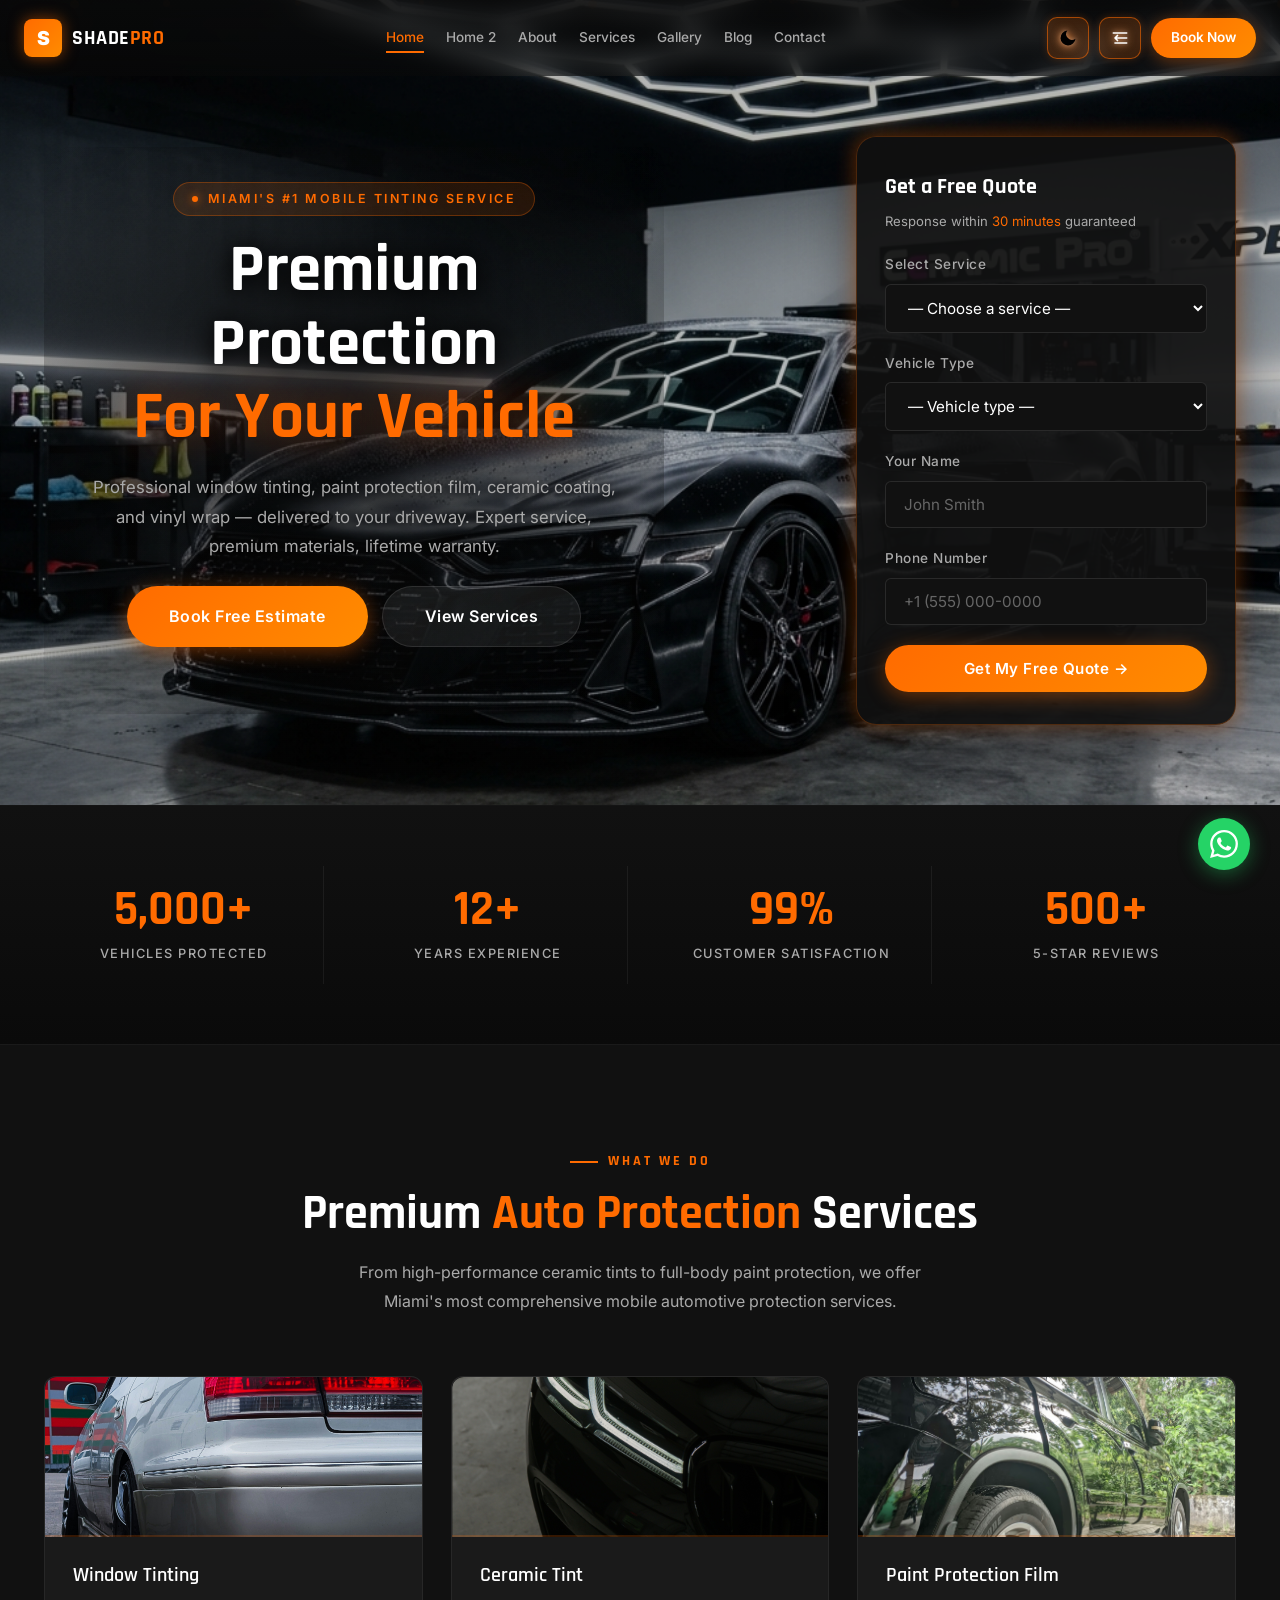
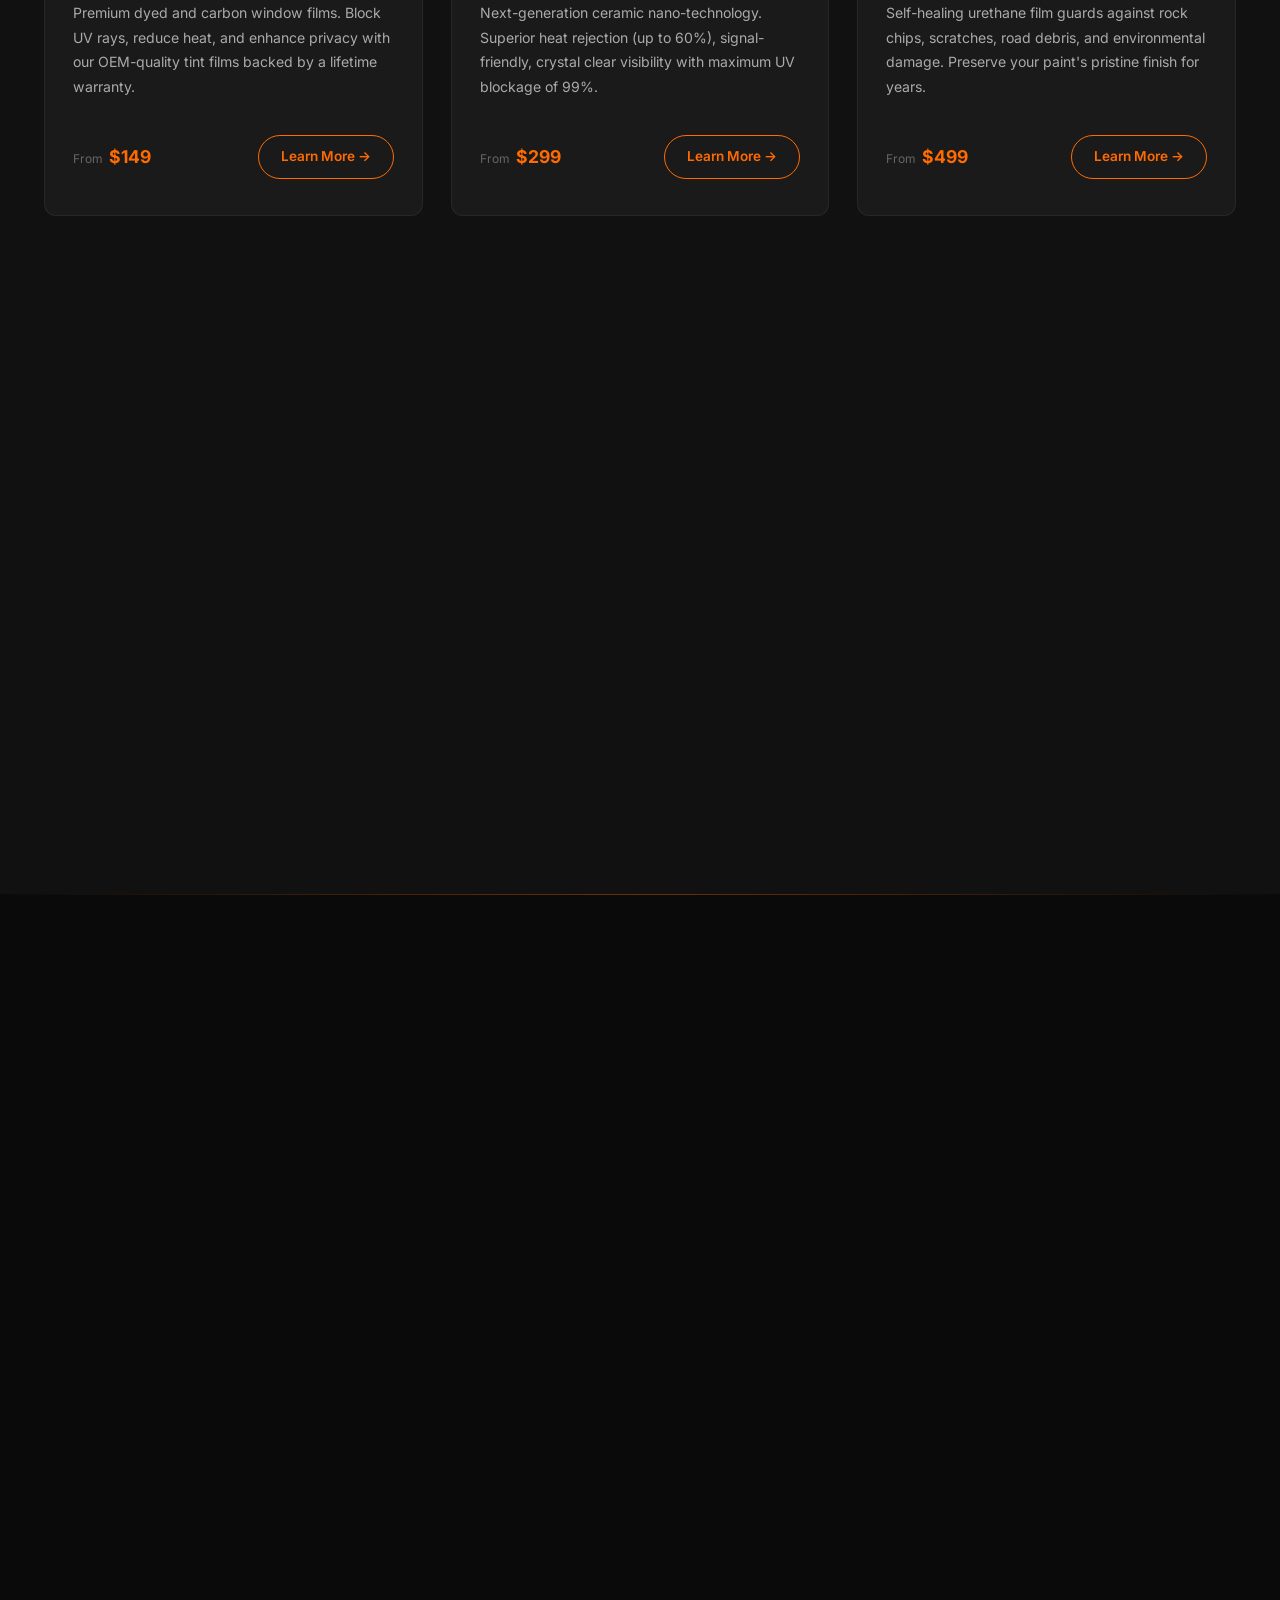
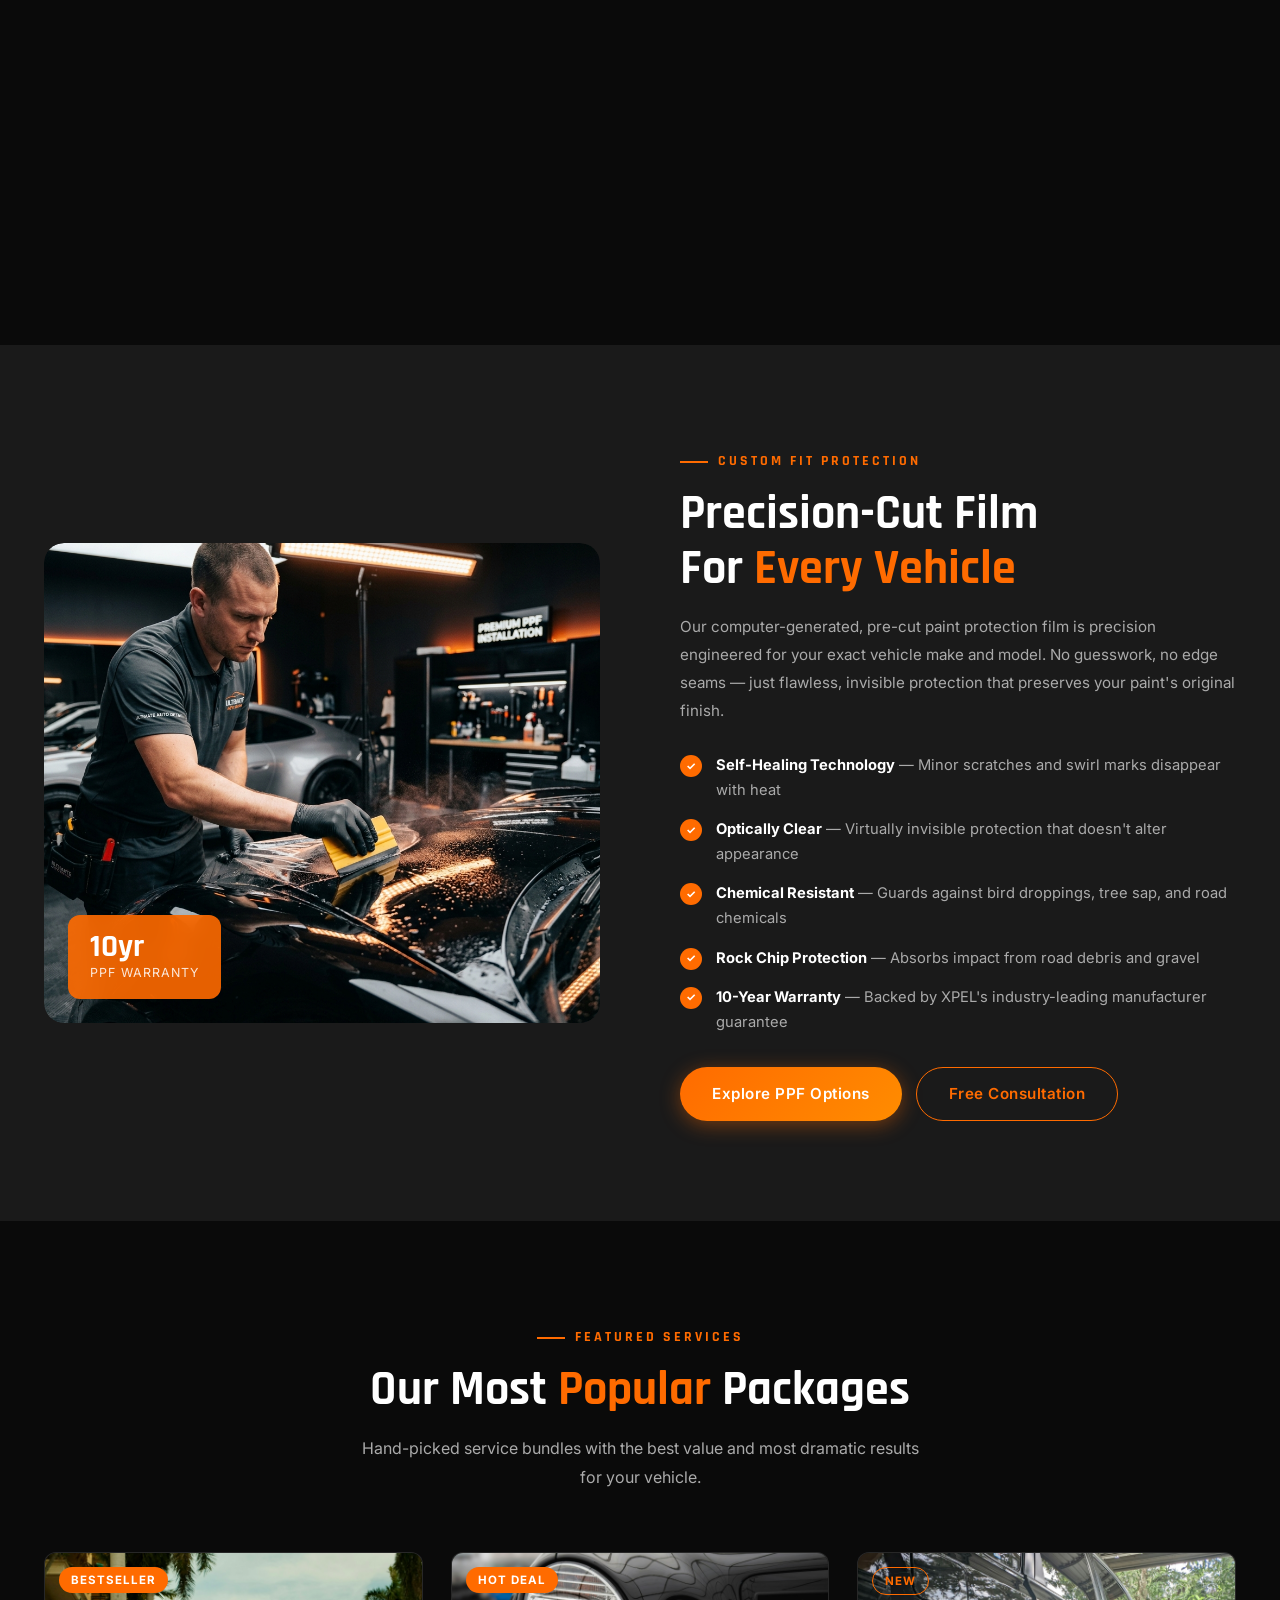
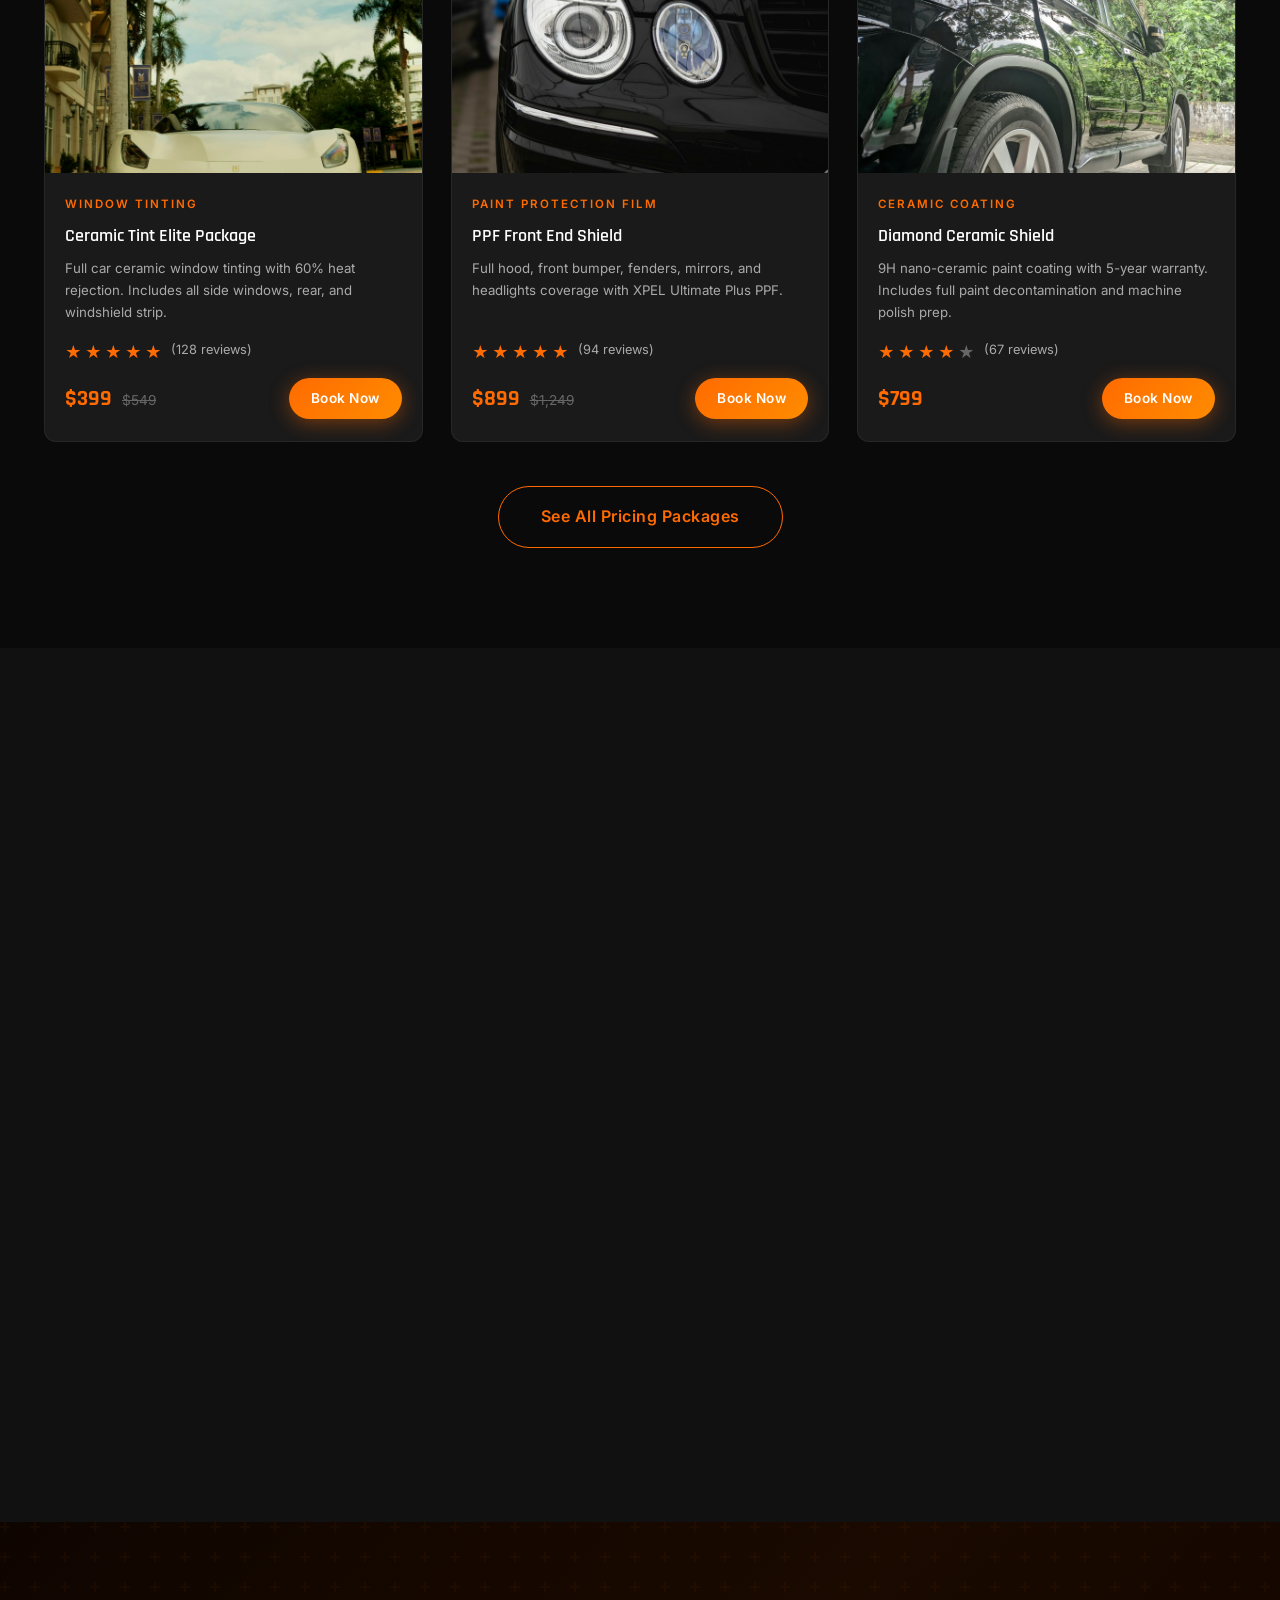
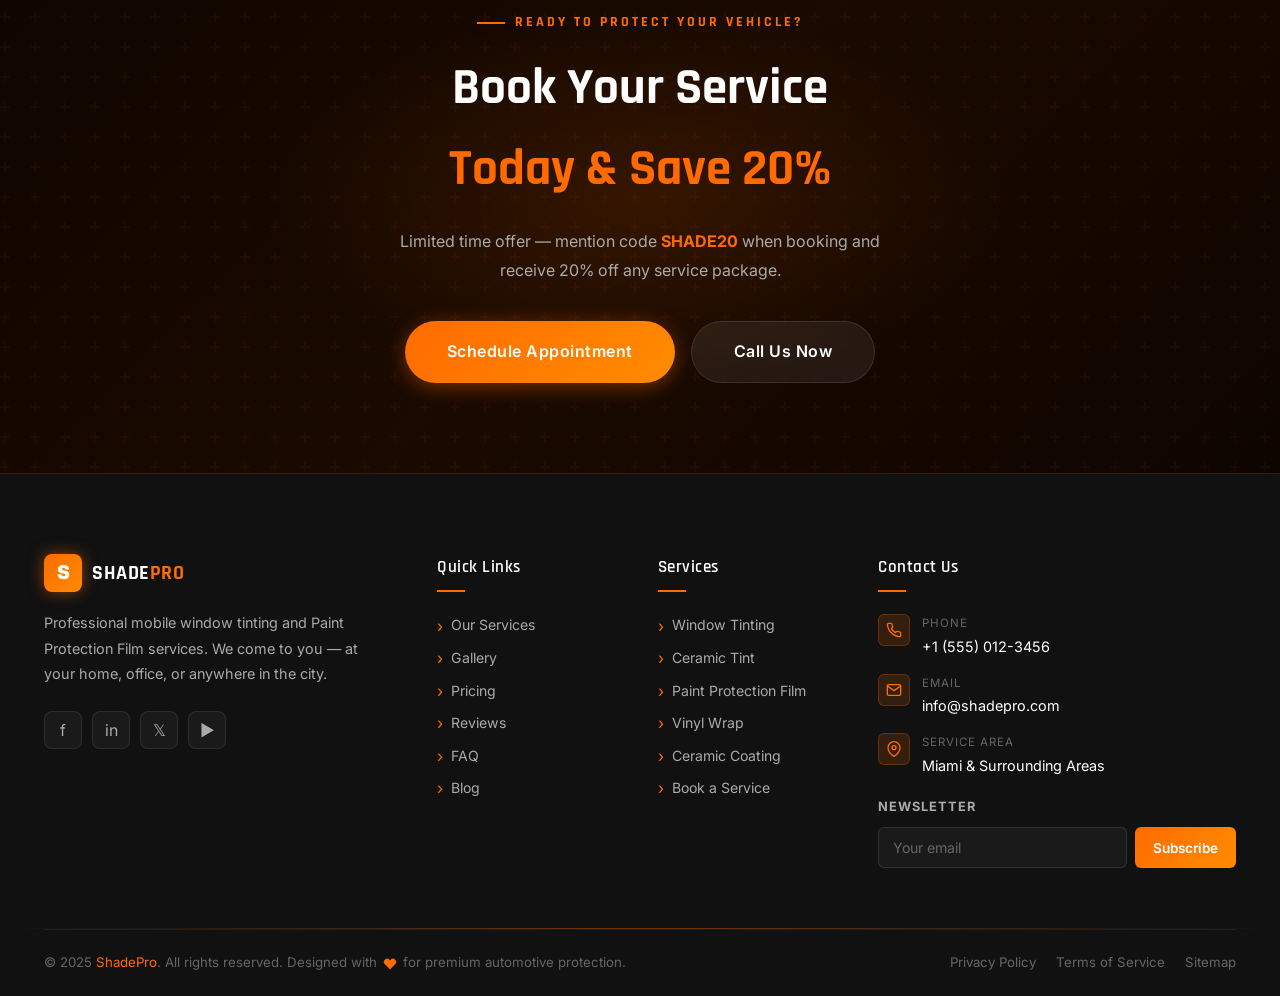
==== commit 920c5cbe: "first commit" ====
--- a/Mobile-Window-Tinting-main/index.html
+++ b/Mobile-Window-Tinting-main/index.html
@@ -63,6 +63,36 @@
       transition: filter 0.5s ease;
     }
 
+    @media (max-width: 991px) {
+      .hero-bg {
+        background-position: 60% center;
+        filter: brightness(0.75);
+      }
+    }
+
+    @media (max-width: 600px) {
+      .hero {
+        padding: calc(var(--nav-height) + 40px) 0 60px;
+        min-height: 100svh;
+      }
+
+      .hero-bg {
+        background-position: 65% center;
+        filter: brightness(0.70);
+      }
+    }
+
+    @media (max-width: 400px) {
+      .hero {
+        padding: calc(var(--nav-height) + 30px) 0 50px;
+      }
+
+      .hero-bg {
+        background-position: 70% center;
+        filter: brightness(0.65);
+      }
+    }
+
     @keyframes heroZoom {
       from {
         transform: scale(1.05);
@@ -78,6 +108,24 @@
       inset: 0;
       background: linear-gradient(135deg, rgba(10, 10, 10, 0.15) 0%, rgba(10, 10, 10, 0.05) 100%);
       transition: background 0.5s ease;
+    }
+
+    @media (max-width: 991px) {
+      .hero-overlay {
+        background: linear-gradient(to bottom,
+            rgba(10, 10, 10, 0.25) 0%,
+            rgba(10, 10, 10, 0.35) 40%,
+            rgba(10, 10, 10, 0.55) 100%);
+      }
+    }
+
+    @media (max-width: 600px) {
+      .hero-overlay {
+        background: linear-gradient(to bottom,
+            rgba(10, 10, 10, 0.30) 0%,
+            rgba(10, 10, 10, 0.45) 40%,
+            rgba(10, 10, 10, 0.65) 100%);
+      }
     }
 
     .hero-content {
--- a/Mobile-Window-Tinting-main/css/navbar.css
+++ b/Mobile-Window-Tinting-main/css/navbar.css
@@ -9,6 +9,10 @@
   z-index: 1000;
   transition: all var(--transition);
   padding: 0 24px;
+  /* Always show a background so all controls are visible above the hero */
+  background: linear-gradient(180deg, rgba(10,10,10,0.82) 0%, rgba(10,10,10,0.55) 100%);
+  backdrop-filter: blur(12px);
+  -webkit-backdrop-filter: blur(12px);
 }
 .navbar::after {
   content: '';
@@ -22,13 +26,24 @@
 .navbar.scrolled {
   background: var(--nav-bg);
   backdrop-filter: blur(20px);
+  -webkit-backdrop-filter: blur(20px);
   box-shadow: 0 4px 30px rgba(0,0,0,0.3);
 }
 .navbar.scrolled::after { opacity: 1; }
 
+.light-theme .navbar {
+  background: linear-gradient(180deg, rgba(252,252,252,0.88) 0%, rgba(252,252,252,0.65) 100%);
+  backdrop-filter: blur(12px);
+  -webkit-backdrop-filter: blur(12px);
+  box-shadow: 0 2px 16px rgba(0,0,0,0.08);
+}
 .light-theme .navbar.scrolled {
+  background: var(--nav-bg);
+  backdrop-filter: blur(20px);
   box-shadow: 0 4px 20px rgba(0,0,0,0.1);
 }
+
+
 .light-theme .nav-link {
   color: #444444;
 }
@@ -146,18 +161,19 @@
   align-items: center;
   justify-content: center;
   border-radius: 10px;
-  background: rgba(255,107,0,0.12);
-  border: 1.5px solid rgba(255,107,0,0.4);
+  background: rgba(255,107,0,0.18);
+  border: 1.5px solid rgba(255,107,0,0.55);
   cursor: pointer;
   flex-shrink: 0;
   position: relative;
   overflow: hidden;
   transition: all 0.3s ease;
+  box-shadow: 0 0 8px rgba(255,107,0,0.2);
 }
 #theme-toggle:hover {
-  background: rgba(255,107,0,0.2);
-  border-color: var(--orange);
-  box-shadow: 0 0 16px rgba(255,107,0,0.45), 0 0 6px rgba(255,107,0,0.2) inset;
+  background: rgba(255,107,0,0.28);
+  border-color: var(--orange);
+  box-shadow: 0 0 16px rgba(255,107,0,0.55), 0 0 6px rgba(255,107,0,0.25) inset;
   transform: translateY(-2px);
 }
 #theme-toggle:active {
@@ -180,13 +196,13 @@
   opacity: 1;
   transform: rotate(0deg) scale(1);
 }
-.icon-moon svg { fill: #ffffff; filter: drop-shadow(0 0 4px rgba(255,107,0,0.6)); }
+.icon-moon svg { fill: #ffffff; filter: drop-shadow(0 0 5px rgba(255,107,0,0.8)) drop-shadow(0 0 2px rgba(255,255,255,0.5)); }
 
 .icon-sun {
   opacity: 0;
   transform: rotate(90deg) scale(0.4);
 }
-.icon-sun svg { fill: var(--orange); filter: drop-shadow(0 0 5px rgba(255,107,0,0.7)); }
+.icon-sun svg { fill: var(--orange); filter: drop-shadow(0 0 6px rgba(255,107,0,0.9)); }
 
 .light-theme .icon-moon {
   opacity: 0;
@@ -198,17 +214,18 @@
 }
 
 .light-theme #theme-toggle {
-  background: rgba(255,107,0,0.08);
-  border-color: rgba(255,107,0,0.35);
+  background: rgba(255,107,0,0.12);
+  border-color: rgba(255,107,0,0.45);
+  box-shadow: 0 0 8px rgba(255,107,0,0.15);
 }
 .light-theme #theme-toggle:hover {
-  background: rgba(255,107,0,0.18);
-  border-color: var(--orange);
-  box-shadow: 0 0 14px rgba(255,107,0,0.3), 0 2px 8px rgba(255,107,0,0.15) inset;
+  background: rgba(255,107,0,0.22);
+  border-color: var(--orange);
+  box-shadow: 0 0 14px rgba(255,107,0,0.35), 0 2px 8px rgba(255,107,0,0.18) inset;
 }
 .light-theme .icon-sun svg {
   fill: var(--orange);
-  filter: drop-shadow(0 0 5px rgba(255,107,0,0.8));
+  filter: drop-shadow(0 0 6px rgba(255,107,0,0.9));
 }
 
 /* ── Book Now CTA ── */
@@ -385,31 +402,33 @@
   align-items: center;
   justify-content: center;
   border-radius: 10px;
-  background: rgba(255,107,0,0.12);
-  border: 1.5px solid rgba(255,107,0,0.4);
+  background: rgba(255,107,0,0.18);
+  border: 1.5px solid rgba(255,107,0,0.55);
   cursor: pointer;
   flex-shrink: 0;
   position: relative;
   overflow: hidden;
   transition: all 0.3s ease;
+  box-shadow: 0 0 8px rgba(255,107,0,0.2);
 }
 #rtl-toggle:hover {
-  background: rgba(255,107,0,0.2);
-  border-color: var(--orange);
-  box-shadow: 0 0 16px rgba(255,107,0,0.45), 0 0 6px rgba(255,107,0,0.2) inset;
+  background: rgba(255,107,0,0.28);
+  border-color: var(--orange);
+  box-shadow: 0 0 16px rgba(255,107,0,0.55), 0 0 6px rgba(255,107,0,0.25) inset;
   transform: translateY(-2px);
 }
 #rtl-toggle:active {
   transform: scale(0.92);
 }
 .light-theme #rtl-toggle {
-  background: rgba(255,107,0,0.08);
-  border-color: rgba(255,107,0,0.35);
+  background: rgba(255,107,0,0.12);
+  border-color: rgba(255,107,0,0.45);
+  box-shadow: 0 0 8px rgba(255,107,0,0.15);
 }
 .light-theme #rtl-toggle:hover {
-  background: rgba(255,107,0,0.18);
-  border-color: var(--orange);
-  box-shadow: 0 0 14px rgba(255,107,0,0.3), 0 2px 8px rgba(255,107,0,0.15) inset;
+  background: rgba(255,107,0,0.22);
+  border-color: var(--orange);
+  box-shadow: 0 0 14px rgba(255,107,0,0.35), 0 2px 8px rgba(255,107,0,0.18) inset;
 }
 
 /* ── RTL Icon Toggle Animation ── */
@@ -423,8 +442,13 @@
 }
 .rtl-icon svg {
   width: 20px; height: 20px;
-  stroke: currentColor;
+  stroke: #ffffff;
   fill: none;
+  filter: drop-shadow(0 0 4px rgba(255,107,0,0.7)) drop-shadow(0 0 2px rgba(255,255,255,0.4));
+}
+.light-theme .rtl-icon svg {
+  stroke: var(--orange);
+  filter: drop-shadow(0 0 5px rgba(255,107,0,0.8));
 }
 .icon-ltr {
   opacity: 0;
@@ -451,11 +475,12 @@
   width: 42px; height: 42px;
   padding: 13px 11px;
   border-radius: 10px;
-  background: rgba(255,107,0,0.12);
-  border: 1.5px solid rgba(255,107,0,0.4);
+  background: rgba(255,107,0,0.18);
+  border: 1.5px solid rgba(255,107,0,0.55);
   cursor: pointer;
   z-index: 1600; /* stays above drawer overlay */
   transition: all 0.3s ease;
+  box-shadow: 0 0 8px rgba(255,107,0,0.2);
   position: relative;
 }
 #hamburger-toggle span {
@@ -566,10 +591,11 @@
   color: var(--white);
   text-transform: uppercase;
   letter-spacing: 1px;
-  padding: 10px 0;
+  padding: 14px 0;
   border-bottom: 1px solid var(--border-color);
   transition: all 0.3s ease;
   display: block;
+  flex-shrink: 0;
 }
 .mobile-nav-link:hover,
 .mobile-nav-link.active {
@@ -580,21 +606,37 @@
 .mobile-nav-cta {
   display: block;
   text-align: center;
-  margin-top: 24px;
-  padding: 12px 28px;
+  margin-top: 20px;
+  margin-bottom: 8px;
+  padding: 14px 28px;
   background: linear-gradient(135deg, var(--orange), var(--orange-light));
   color: #ffffff !important;
   border-radius: 50px;
   font-weight: 700;
   text-transform: uppercase;
-  font-size: 0.85rem;
+  font-size: 0.9rem;
   letter-spacing: 1px;
   box-shadow: 0 4px 15px rgba(255,107,0,0.3);
   transition: all 0.3s ease;
+  flex-shrink: 0;
 }
 .mobile-nav-cta:hover {
   transform: translateY(-2px);
   box-shadow: 0 6px 20px rgba(255,107,0,0.45);
+}
+/* Scrollbar styling for mobile nav links area */
+.mobile-nav-links::-webkit-scrollbar {
+  width: 3px;
+}
+.mobile-nav-links::-webkit-scrollbar-track {
+  background: transparent;
+}
+.mobile-nav-links::-webkit-scrollbar-thumb {
+  background: rgba(255,107,0,0.3);
+  border-radius: 2px;
+}
+.mobile-nav-links::-webkit-scrollbar-thumb:hover {
+  background: var(--orange);
 }
 
 /* ── RTL Modes ── */
